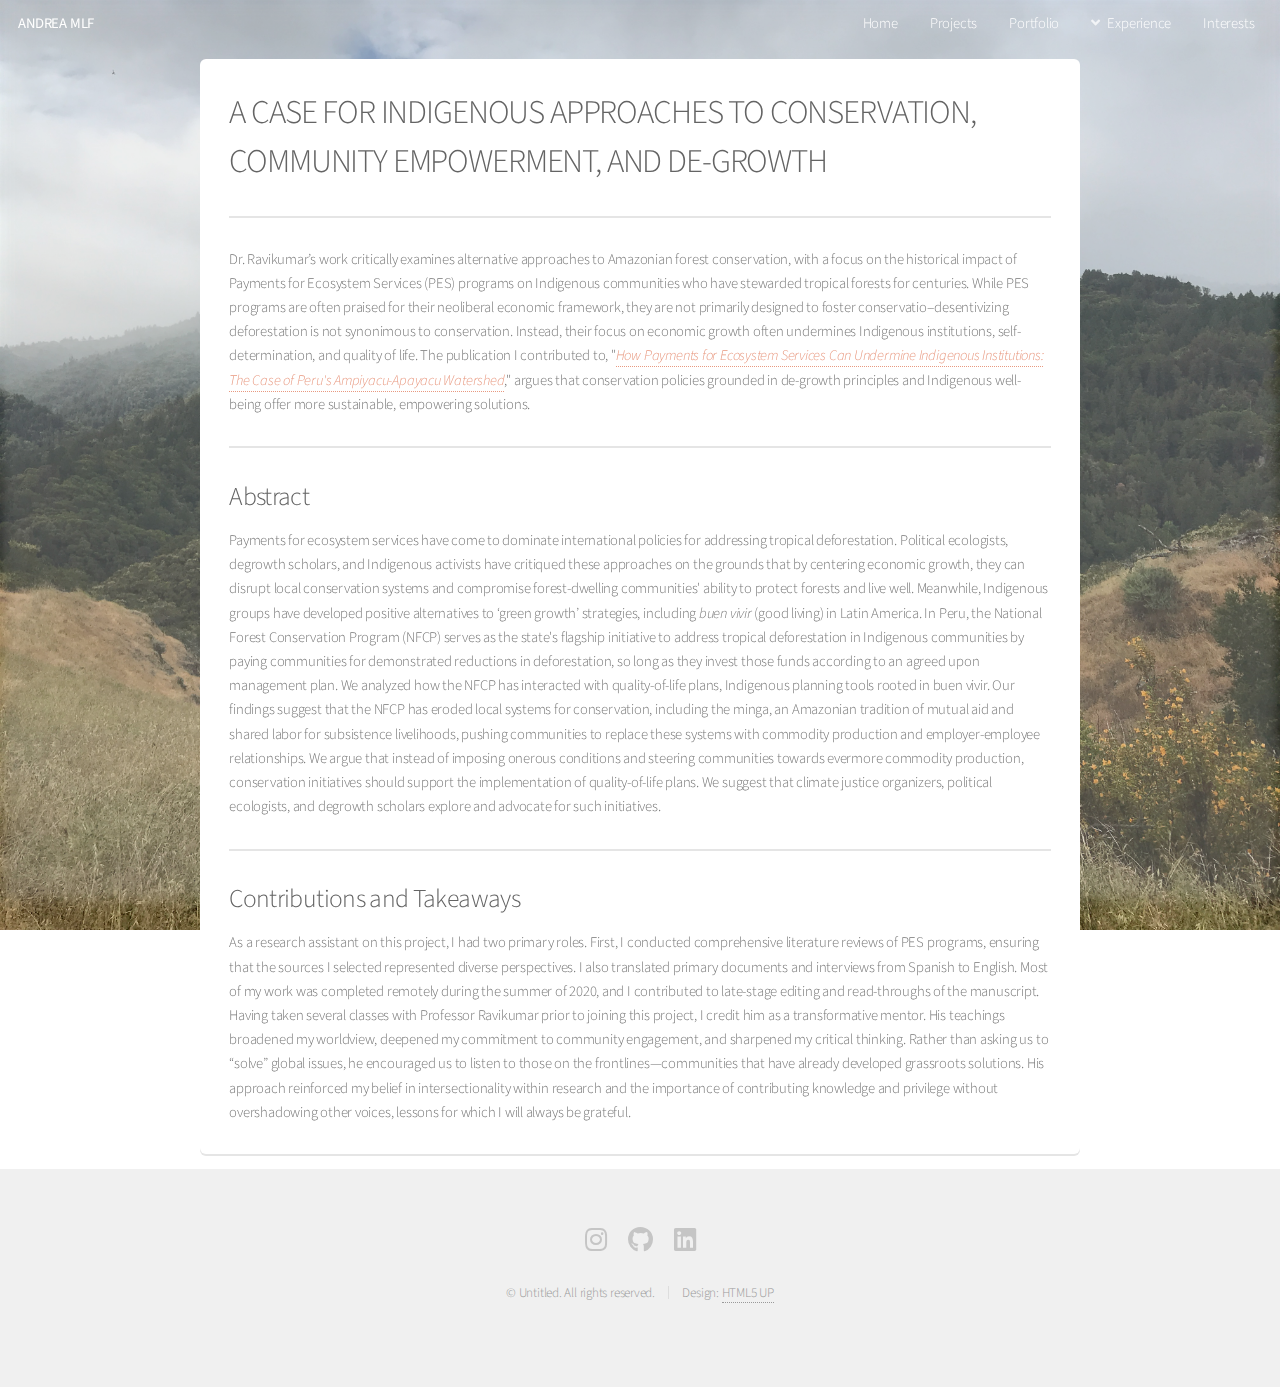
==== conservation.html @ d53fb684 "major updates" ====
<!DOCTYPE HTML>
<!--
	Alpha by HTML5 UP
	html5up.net | @ajlkn
	Free for personal and commercial use under the CCA 3.0 license (html5up.net/license)
-->
<html>
	<head>
		<title>Andrea Muñoz Ledo Farré - Conservation</title>
		<meta charset="utf-8" />
		<meta name="viewport" content="width=device-width, initial-scale=1, user-scalable=no" />
		<link rel="stylesheet" href="assets/css/main.css" />
	</head>
	<body class="conservation">
		<div id="page-wrapper">

			<!-- Header -->
				<header id="header" class="alt">
					<h1><a href="index.html">ANDREA MLF</a></h1>
					<nav id="nav">
						<ul>
							<li><a href="index.html">Home</a></li>
							<li><a href="projects.html">Projects</a></li>
							<li><a href="portfolio.html">Portfolio</a></li>
							<li><a href="#" class="icon solid fa-angle-down">Experience</a>
								<ul>
									<li><a href="professional.html">Professional</a></li>
									<li><a href="outreach.html">Outreach</a></li>
								</ul>
							</li>
							<li><a href="interests.html">Interests</a></li>
						</ul>
					</nav>
				</header>

			<!-- Main -->
				<section id="main" class="container">
					<div class="box">
						<h2>A CASE FOR INDIGENOUS APPROACHES TO CONSERVATION, COMMUNITY EMPOWERMENT, AND DE-GROWTH</h2>
						
						<hr />
						
						<p>Dr. Ravikumar’s work critically examines alternative approaches to Amazonian forest conservation, with a focus on the 
						historical impact of Payments for Ecosystem Services (PES) programs on Indigenous communities who have stewarded tropical 
						forests for centuries. While PES programs are often praised for their neoliberal economic framework, they are not primarily 
						designed to foster conservatio--desentivizing deforestation is not synonimous to conservation. Instead, their focus on 
						economic growth often undermines Indigenous institutions, self-determination, and quality of life. The publication I 
						contributed to, "<a href="https://www.sciencedirect.com/science/article/pii/S0921800922003846"><i>How Payments for Ecosystem 
						Services Can Undermine Indigenous Institutions: The Case of Peru's Ampiyacu-Apayacu Watershed</i></a>," argues that conservation 
						policies grounded in de-growth principles and Indigenous well-being offer more sustainable, empowering solutions.</p>
						
						<hr />
						
						<h3>Abstract</h3> 
						<p>Payments for ecosystem services have come to dominate international policies for addressing tropical deforestation. 
						Political ecologists, degrowth scholars, and Indigenous activists have critiqued these approaches on the grounds that by 
						centering economic growth, they can disrupt local conservation systems and compromise forest-dwelling communities' ability to 
						protect forests and live well. Meanwhile, Indigenous groups have developed positive alternatives to ‘green growth’ strategies, 
						including <i>buen vivir</i> (good living) in Latin America. In Peru, the National Forest Conservation Program (NFCP) serves as the 
						state's flagship initiative to address tropical deforestation in Indigenous communities by paying communities for demonstrated 
						reductions in deforestation, so long as they invest those funds according to an agreed upon management plan. We analyzed how 
						the NFCP has interacted with quality-of-life plans, Indigenous planning tools rooted in buen vivir. Our findings suggest that 
						the NFCP has eroded local systems for conservation, including the minga, an Amazonian tradition of mutual aid and shared labor 
						for subsistence livelihoods, pushing communities to replace these systems with commodity production and employer-employee 
						relationships. We argue that instead of imposing onerous conditions and steering communities towards evermore commodity 
						production, conservation initiatives should support the implementation of quality-of-life plans. We suggest that climate 
						justice organizers, political ecologists, and degrowth scholars explore and advocate for such initiatives.</p>
						
						<hr />
						
						<h3>Contributions and Takeaways</h3>
						<p>As a research assistant on this project, I had two primary roles. First, I conducted comprehensive literature reviews of PES 
						programs, ensuring that the sources I selected represented diverse perspectives. I also translated primary documents and 
						interviews from Spanish to English. Most of my work was completed remotely during the summer of 2020, and I contributed to 
						late-stage editing and read-throughs of the manuscript.
						</br>
						Having taken several classes with Professor Ravikumar prior to joining this project, I credit him as a transformative mentor. 
						His teachings broadened my worldview, deepened my commitment to community engagement, and sharpened my critical thinking. Rather 
						than asking us to “solve” global issues, he encouraged us to listen to those on the frontlines—communities that have already 
						developed grassroots solutions. His approach reinforced my belief in intersectionality within research and the importance of 
						contributing knowledge and privilege without overshadowing other voices, lessons for which I will always be grateful.</p>

					</div>
				</section>

			<!-- Footer -->
				<footer id="footer">
					<ul class="icons">
						<li><a href="https://www.instagram.com/andrea.ml.f/" class="icon brands fa-instagram"><span class="label">Instagram</span></a></li>
						<li><a href="https://github.com/amunozledo" class="icon brands fa-github"><span class="label">Github</span></a></li>
						<li><a href="https://www.linkedin.com/in/andrea-munoz-ledo-23092029b/" class="icon brands fa-linkedin"><span class="label">LinkedIn</span></a></li>
					</ul>
					<ul class="copyright">
						<li>&copy; Untitled. All rights reserved.</li><li>Design: <a href="http://html5up.net">HTML5 UP</a></li>
					</ul>
				</footer>

		</div>

		<!-- Scripts -->
			<script src="assets/js/jquery.min.js"></script>
			<script src="assets/js/jquery.dropotron.min.js"></script>
			<script src="assets/js/jquery.scrollex.min.js"></script>
			<script src="assets/js/browser.min.js"></script>
			<script src="assets/js/breakpoints.min.js"></script>
			<script src="assets/js/util.js"></script>
			<script src="assets/js/main.js"></script>

	</body>
</html>
---- assets/css/main.css ----
@import url("fontawesome-all.min.css");
@import url("https://fonts.googleapis.com/css?family=Source+Sans+Pro:300,400,300italic,400italic");

/*
	Alpha by HTML5 UP
	html5up.net | @ajlkn
	Free for personal and commercial use under the CCA 3.0 license (html5up.net/license)
*/

/* Reset */

/* Based on meyerweb.com/eric/tools/css/reset (v2.0 | 20110126 | License: public domain) */

	html, body, div, span, applet, object,
	iframe, h1, h2, h3, h4, h5, h6, p, blockquote,
	pre, a, abbr, acronym, address, big, cite,
	code, del, dfn, em, img, ins, kbd, q, s, samp,
	small, strike, strong, sub, sup, tt, var, b,
	u, i, center, dl, dt, dd, ol, ul, li, fieldset,
	form, label, legend, table, caption, tbody,
	tfoot, thead, tr, th, td, article, aside,
	canvas, details, embed, figure, figcaption,
	footer, header, hgroup, menu, nav, output, ruby,
	section, summary, time, mark, audio, video {
		margin: 0;
		padding: 0;
		border: 0;
		font-size: 100%;
		font: inherit;
		vertical-align: baseline;
	}

	article, aside, details, figcaption, figure,
	footer, header, hgroup, menu, nav, section {
		display: block;
	}

	body {
		line-height: 1;
	}

	ol, ul {
		list-style: none;
	}

	blockquote, q {
		quotes: none;
	}

		blockquote:before, blockquote:after, q:before, q:after {
			content: '';
			content: none;
		}

	table {
		border-collapse: collapse;
		border-spacing: 0;
	}

	body {
		-webkit-text-size-adjust: none;
	}

	mark {
		background-color: transparent;
		color: inherit;
	}

	input::-moz-focus-inner {
		border: 0;
		padding: 0;
	}

	input, select, textarea {
		-moz-appearance: none;
		-webkit-appearance: none;
		-ms-appearance: none;
		appearance: none;
	}

/* Basic */

	@-ms-viewport {
		width: device-width;
	}

	body {
		-ms-overflow-style: scrollbar;
	}

	@media screen and (max-width: 480px) {

		html, body {
			min-width: 320px;
		}

	}

	html {
		box-sizing: border-box;
	}

	*, *:before, *:after {
		box-sizing: inherit;
	}

	body {
		background-image: url("images/boat2.JPEG");
		background-attachment: fixed;
		background-position: center;
		background-repeat: no-repeat;
		background-size: cover;
	}
	
		body::before {
		content: '';
		position: absolute;
		top: 0;
		left: 0;
		width: 100%;
		height: 100%;
		background-color: rgba(200, 200, 200, 0.3);
		filter: blur(8px);
		z-index: -1;
}
	
	body.projects {
		background-image: url("images/seqi_sky.JPEG");
		background-attachment: fixed;
		background-position: center;
		background-repeat: no-repeat;
		background-size: cover;
		height: 100%;
		position: relative;
	}
	
	body.projects::before {
		content: '';
		position: fixed;
		top: 0;
		left: 0;
		width: 100%;
		height: 100vh;
		background-color: none;
		z-index: 0;
		pointer-events: none;
		}
	
		body.projects #header {
			background-color: transparent;
			position: absolute;
			top: 0;
			left: 0;
			width: 100%;
			padding: 1em 0;
			}
			
			body.projects #header.alt {
				border-bottom: none;
				}
				
			body.projects #header a {
				color: #fff;
				}

	body.portfolio {
		background-image: url("images/vilo_field.JPEG");
		background-attachment: fixed;
		background-position: center;
		background-repeat: no-repeat;
		background-size: cover;
		height: 100%;
		position: relative;
	}
	
	body.portfolio::before {
		content: '';
		position: fixed;
		top: 0;
		left: 0;
		width: 100%;
		height: 100vh;
		background-color: none;
		z-index: 0;
		pointer-events: none;
		}
	
		body.portfolio #header {
			background-color: transparent;
			position: absolute;
			top: 0;
			left: 0;
			width: 100%;
			padding: 1em 0;
			}
			
			body.portfolio #header.alt {
				border-bottom: none;
				}
				
			body.portfolio #header a {
				color: #fff;
				}
				
	body.professional {
		background-image: url("images/noaa_boat.JPEG");
		background-attachment: fixed;
		background-position: center;
		background-repeat: no-repeat;
		background-size: cover;
	}
		
	body.professional::before {
		content: '';
		position: fixed;
		top: 0;
		left: 0;
		width: 100%;
		height: 100vh;
		background-color: none;
		pointer-events: none;
		}
	
		body.professional #header {
			background-color: transparent;
			position: absolute;
			top: 0;
			left: 0;
			width: 100%;
			padding: 1em 0;
			}
			
			body.professional #header.alt {
				border-bottom: none;
				}
				
			body.professional #header a {
				color: #fff;
				}
	
	body.outreach {
		background-image: url("images/sierras2.JPEG");
		background-attachment: fixed;
		background-position: center;
		background-repeat: no-repeat;
		background-size: cover;
	}

	body.outreach::before {
		content: '';
		position: fixed;
		top: 0;
		left: 0;
		width: 100%;
		height: 100vh;
		background-color: none;
		pointer-events: none;
		}
	
		body.outreach #header {
			background-color: transparent;
			position: absolute;
			top: 0;
			left: 0;
			width: 100%;
			padding: 1em 0;
			}
			
			body.outreach #header.alt {
				border-bottom: none;
				}
				
			body.outreach #header a {
				color: #fff;
				}
	
	body.interests {
		background-image: url("images/roots_seqi.JPEG");
		background-attachment: fixed;
		background-position: center;
		background-repeat: no-repeat;
		background-size: cover;
		height: 100%;
		position: relative;
	}
	
	body.interests::before {
		content: '';
		position: fixed;
		top: 0;
		left: 0;
		width: 100%;
		height: 100vh;
		background-color: none;
		z-index: 0;
		pointer-events: none;
		}
	
		body.interests #header {
			background-color: transparent;
			position: absolute;
			top: 0;
			left: 0;
			width: 100%;
			padding: 1em 0;
			}
			
			body.interests #header.alt {
				border-bottom: none;
				}
				
			body.interests #header a {
				color: #fff;
				}
				
	body.plk {
		background-image: url("images/dutchH.JPEG");
		background-attachment: fixed;
		background-position: center;
		background-repeat: no-repeat;
		background-size: cover;
		height: 100%;
		position: relative;
	}
	
	body.plk::before {
		content: '';
		position: fixed;
		top: 0;
		left: 0;
		width: 100%;
		height: 100vh;
		background-color: none;
		z-index: 0;
		pointer-events: none;
		}
	
		body.plk #header {
			background-color: transparent;
			position: absolute;
			top: 0;
			left: 0;
			width: 100%;
			padding: 1em 0;
			}
			
			body.plk #header.alt {
				border-bottom: none;
				}
				
			body.plk #header a {
				color: #fff;
				}
	
	body.treeline {
		background-image: url("images/tree_sky.JPEG");
		background-attachment: fixed;
		background-position: center;
		background-repeat: no-repeat;
		background-size: cover;
		height: 100%;
		position: relative;
	}
	
	body.treeline::before {
		content: '';
		position: fixed;
		top: 0;
		left: 0;
		width: 100%;
		height: 100vh;
		background-color: none;
		z-index: 0;
		pointer-events: none;
		}
	
		body.treeline #header {
			background-color: transparent;
			position: absolute;
			top: 0;
			left: 0;
			width: 100%;
			padding: 1em 0;
			}
			
			body.treeline #header.alt {
				border-bottom: none;
				}
				
			body.treeline #header a {
				color: #fff;
				}
				
	body.conservation {
		background-image: url("images/cali_view.JPEG");
		background-attachment: fixed;
		background-position: center;
		background-repeat: no-repeat;
		background-size: cover;
		height: 100%;
		position: relative;
	}
	
	body.conservation::before {
		content: '';
		position: fixed;
		top: 0;
		left: 0;
		width: 100%;
		height: 100vh;
		background-color: none;
		z-index: 0;
		pointer-events: none;
		}
	
		body.conservation #header {
			background-color: transparent;
			position: absolute;
			top: 0;
			left: 0;
			width: 100%;
			padding: 1em 0;
			}
			
			body.conservation #header.alt {
				border-bottom: none;
				}
				
			body.conservation #header a {
				color: #fff;
				}



	body, input, select, textarea {
		color: #777;
		font-family: "Source Sans Pro", sans-serif;
		font-size: 16pt;
		font-weight: 300;
		line-height: 1.65em;
		letter-spacing: -0.015em;
	}

	a {
		-moz-transition: color 0.2s ease-in-out, border-bottom-color 0.2s ease-in-out;
		-webkit-transition: color 0.2s ease-in-out, border-bottom-color 0.2s ease-in-out;
		-ms-transition: color 0.2s ease-in-out, border-bottom-color 0.2s ease-in-out;
		transition: color 0.2s ease-in-out, border-bottom-color 0.2s ease-in-out;
		border-bottom: dotted 1px;
		color: #e89980;
		text-decoration: none;
	}

		a:hover {
			border-bottom-color: transparent;
		}

	strong, b {
		color: #646464;
		font-weight: 400;
	}

	em, i {
		font-style: italic;
	}

	p {
		margin: 0 0 2em 0;
	}

	h1, h2, h3, h4, h5, h6 {
		color: #646464;
		font-weight: 300;
		line-height: 1em;
		margin: 0 0 0.5em 0;
	}

		h1 a, h2 a, h3 a, h4 a, h5 a, h6 a {
			color: inherit;
			text-decoration: none;
		}

	h2 {
		font-size: 2.25em;
		line-height: 1.5em;
		letter-spacing: -0.035em;
	}

	h3 {
		font-size: 1.75em;
		line-height: 1.5em;
		letter-spacing: -0.025em;
	}

	h4 {
		font-size: 1.1em;
		line-height: 1.5em;
		letter-spacing: 0;
	}

	h5 {
		font-size: 0.9em;
		line-height: 1.5em;
		letter-spacing: 0;
	}

	h6 {
		font-size: 0.7em;
		line-height: 1.5em;
		letter-spacing: 0;
	}

	sub {
		font-size: 0.8em;
		position: relative;
		top: 0.5em;
	}

	sup {
		font-size: 0.8em;
		position: relative;
		top: -0.5em;
	}

	hr {
		border: 0;
		border-bottom: solid 2px #e5e5e5;
		margin: 2em 0;
	}

		hr.major {
			margin: 3em 0;
		}

	blockquote {
		border-left: solid 4px #e5e5e5;
		font-style: italic;
		margin: 0 0 2em 0;
		padding: 0.5em 0 0.5em 2em;
	}

	pre {
		-webkit-overflow-scrolling: touch;
		background: #f8f8f8;
		border-radius: 6px;
		border: solid 1px #e5e5e5;
		font-family: monospace;
		font-size: 0.9em;
		line-height: 1.75em;
		margin: 0 0 2em 0;
		overflow-x: auto;
		padding: 1em 1.5em;
	}

	code {
		background: #f8f8f8;
		border-radius: 6px;
		border: solid 1px #e5e5e5;
		font-family: monospace;
		font-size: 0.9em;
		margin: 0 0.25em;
		padding: 0.25em 0.65em;
	}

	.align-left {
		text-align: left;
	}

	.align-center {
		text-align: center;
	}

	.align-right {
		text-align: right;
	}

/* Row */

	.row {
		display: flex;
		flex-wrap: wrap;
		box-sizing: border-box;
		align-items: stretch;
	}

		.row > * {
			box-sizing: border-box;
		}

		.row.gtr-uniform > * > :last-child {
			margin-bottom: 0;
		}

		.row.aln-left {
			justify-content: flex-start;
		}

		.row.aln-center {
			justify-content: center;
		}

		.row.aln-right {
			justify-content: flex-end;
		}

		.row.aln-top {
			align-items: flex-start;
		}

		.row.aln-middle {
			align-items: center;
		}

		.row.aln-bottom {
			align-items: flex-end;
		}

		.row > .imp {
			order: -1;
		}

		.row > .col-1 {
			width: 8.33333%;
		}

		.row > .off-1 {
			margin-left: 8.33333%;
		}

		.row > .col-2 {
			width: 16.66667%;
		}

		.row > .off-2 {
			margin-left: 16.66667%;
		}

		.row > .col-3 {
			width: 25%;
		}

		.row > .off-3 {
			margin-left: 25%;
		}

		.row > .col-4 {
			width: 33.33333%;
		}

		.row > .off-4 {
			margin-left: 33.33333%;
		}

		.row > .col-5 {
			width: 41.66667%;
		}

		.row > .off-5 {
			margin-left: 41.66667%;
		}

		.row > .col-6 {
			width: 50%;
		}

		.row > .off-6 {
			margin-left: 50%;
		}

		.row > .col-7 {
			width: 58.33333%;
		}

		.row > .off-7 {
			margin-left: 58.33333%;
		}

		.row > .col-8 {
			width: 66.66667%;
		}

		.row > .off-8 {
			margin-left: 66.66667%;
		}

		.row > .col-9 {
			width: 75%;
		}

		.row > .off-9 {
			margin-left: 75%;
		}

		.row > .col-10 {
			width: 83.33333%;
		}

		.row > .off-10 {
			margin-left: 83.33333%;
		}

		.row > .col-11 {
			width: 91.66667%;
		}

		.row > .off-11 {
			margin-left: 91.66667%;
		}

		.row > .col-12 {
			width: 100%;
		}

		.row > .off-12 {
			margin-left: 100%;
		}

		.row.gtr-0 {
			margin-top: 0;
			margin-left: 0em;
		}

			.row.gtr-0 > * {
				padding: 0 0 0 0em;
			}

			.row.gtr-0.gtr-uniform {
				margin-top: 0em;
			}

				.row.gtr-0.gtr-uniform > * {
					padding-top: 0em;
				}

		.row.gtr-25 {
			margin-top: 0;
			margin-left: -0.5em;
		}

			.row.gtr-25 > * {
				padding: 0 0 0 0.5em;
			}

			.row.gtr-25.gtr-uniform {
				margin-top: -0.5em;
			}

				.row.gtr-25.gtr-uniform > * {
					padding-top: 0.5em;
				}

		.row.gtr-50 {
			margin-top: 0;
			margin-left: -1em;
		}

			.row.gtr-50 > * {
				padding: 0 0 0 1em;
			}

			.row.gtr-50.gtr-uniform {
				margin-top: -1em;
			}

				.row.gtr-50.gtr-uniform > * {
					padding-top: 1em;
				}

		.row {
			margin-top: 0;
			margin-left: -2em;
		}

			.row > * {
				padding: 0 0 0 2em;
			}

			.row.gtr-uniform {
				margin-top: -2em;
			}

				.row.gtr-uniform > * {
					padding-top: 2em;
				}

		.row.gtr-150 {
			margin-top: 0;
			margin-left: -3em;
		}

			.row.gtr-150 > * {
				padding: 0 0 0 3em;
			}

			.row.gtr-150.gtr-uniform {
				margin-top: -3em;
			}

				.row.gtr-150.gtr-uniform > * {
					padding-top: 3em;
				}

		.row.gtr-200 {
			margin-top: 0;
			margin-left: -4em;
		}

			.row.gtr-200 > * {
				padding: 0 0 0 4em;
			}

			.row.gtr-200.gtr-uniform {
				margin-top: -4em;
			}

				.row.gtr-200.gtr-uniform > * {
					padding-top: 4em;
				}

		@media screen and (max-width: 1680px) {

			.row {
				display: flex;
				flex-wrap: wrap;
				box-sizing: border-box;
				align-items: stretch;
			}

				.row > * {
					box-sizing: border-box;
				}

				.row.gtr-uniform > * > :last-child {
					margin-bottom: 0;
				}

				.row.aln-left {
					justify-content: flex-start;
				}

				.row.aln-center {
					justify-content: center;
				}

				.row.aln-right {
					justify-content: flex-end;
				}

				.row.aln-top {
					align-items: flex-start;
				}

				.row.aln-middle {
					align-items: center;
				}

				.row.aln-bottom {
					align-items: flex-end;
				}

				.row > .imp-wide {
					order: -1;
				}

				.row > .col-1-wide {
					width: 8.33333%;
				}

				.row > .off-1-wide {
					margin-left: 8.33333%;
				}

				.row > .col-2-wide {
					width: 16.66667%;
				}

				.row > .off-2-wide {
					margin-left: 16.66667%;
				}

				.row > .col-3-wide {
					width: 25%;
				}

				.row > .off-3-wide {
					margin-left: 25%;
				}

				.row > .col-4-wide {
					width: 33.33333%;
				}

				.row > .off-4-wide {
					margin-left: 33.33333%;
				}

				.row > .col-5-wide {
					width: 41.66667%;
				}

				.row > .off-5-wide {
					margin-left: 41.66667%;
				}

				.row > .col-6-wide {
					width: 50%;
				}

				.row > .off-6-wide {
					margin-left: 50%;
				}

				.row > .col-7-wide {
					width: 58.33333%;
				}

				.row > .off-7-wide {
					margin-left: 58.33333%;
				}

				.row > .col-8-wide {
					width: 66.66667%;
				}

				.row > .off-8-wide {
					margin-left: 66.66667%;
				}

				.row > .col-9-wide {
					width: 75%;
				}

				.row > .off-9-wide {
					margin-left: 75%;
				}

				.row > .col-10-wide {
					width: 83.33333%;
				}

				.row > .off-10-wide {
					margin-left: 83.33333%;
				}

				.row > .col-11-wide {
					width: 91.66667%;
				}

				.row > .off-11-wide {
					margin-left: 91.66667%;
				}

				.row > .col-12-wide {
					width: 100%;
				}

				.row > .off-12-wide {
					margin-left: 100%;
				}

				.row.gtr-0 {
					margin-top: 0;
					margin-left: 0em;
				}

					.row.gtr-0 > * {
						padding: 0 0 0 0em;
					}

					.row.gtr-0.gtr-uniform {
						margin-top: 0em;
					}

						.row.gtr-0.gtr-uniform > * {
							padding-top: 0em;
						}

				.row.gtr-25 {
					margin-top: 0;
					margin-left: -0.5em;
				}

					.row.gtr-25 > * {
						padding: 0 0 0 0.5em;
					}

					.row.gtr-25.gtr-uniform {
						margin-top: -0.5em;
					}

						.row.gtr-25.gtr-uniform > * {
							padding-top: 0.5em;
						}

				.row.gtr-50 {
					margin-top: 0;
					margin-left: -1em;
				}

					.row.gtr-50 > * {
						padding: 0 0 0 1em;
					}

					.row.gtr-50.gtr-uniform {
						margin-top: -1em;
					}

						.row.gtr-50.gtr-uniform > * {
							padding-top: 1em;
						}

				.row {
					margin-top: 0;
					margin-left: -2em;
				}

					.row > * {
						padding: 0 0 0 2em;
					}

					.row.gtr-uniform {
						margin-top: -2em;
					}

						.row.gtr-uniform > * {
							padding-top: 2em;
						}

				.row.gtr-150 {
					margin-top: 0;
					margin-left: -3em;
				}

					.row.gtr-150 > * {
						padding: 0 0 0 3em;
					}

					.row.gtr-150.gtr-uniform {
						margin-top: -3em;
					}

						.row.gtr-150.gtr-uniform > * {
							padding-top: 3em;
						}

				.row.gtr-200 {
					margin-top: 0;
					margin-left: -4em;
				}

					.row.gtr-200 > * {
						padding: 0 0 0 4em;
					}

					.row.gtr-200.gtr-uniform {
						margin-top: -4em;
					}

						.row.gtr-200.gtr-uniform > * {
							padding-top: 4em;
						}

		}

		@media screen and (max-width: 1280px) {

			.row {
				display: flex;
				flex-wrap: wrap;
				box-sizing: border-box;
				align-items: stretch;
			}

				.row > * {
					box-sizing: border-box;
				}

				.row.gtr-uniform > * > :last-child {
					margin-bottom: 0;
				}

				.row.aln-left {
					justify-content: flex-start;
				}

				.row.aln-center {
					justify-content: center;
				}

				.row.aln-right {
					justify-content: flex-end;
				}

				.row.aln-top {
					align-items: flex-start;
				}

				.row.aln-middle {
					align-items: center;
				}

				.row.aln-bottom {
					align-items: flex-end;
				}

				.row > .imp-normal {
					order: -1;
				}

				.row > .col-1-normal {
					width: 8.33333%;
				}

				.row > .off-1-normal {
					margin-left: 8.33333%;
				}

				.row > .col-2-normal {
					width: 16.66667%;
				}

				.row > .off-2-normal {
					margin-left: 16.66667%;
				}

				.row > .col-3-normal {
					width: 25%;
				}

				.row > .off-3-normal {
					margin-left: 25%;
				}

				.row > .col-4-normal {
					width: 33.33333%;
				}

				.row > .off-4-normal {
					margin-left: 33.33333%;
				}

				.row > .col-5-normal {
					width: 41.66667%;
				}

				.row > .off-5-normal {
					margin-left: 41.66667%;
				}

				.row > .col-6-normal {
					width: 50%;
				}

				.row > .off-6-normal {
					margin-left: 50%;
				}

				.row > .col-7-normal {
					width: 58.33333%;
				}

				.row > .off-7-normal {
					margin-left: 58.33333%;
				}

				.row > .col-8-normal {
					width: 66.66667%;
				}

				.row > .off-8-normal {
					margin-left: 66.66667%;
				}

				.row > .col-9-normal {
					width: 75%;
				}

				.row > .off-9-normal {
					margin-left: 75%;
				}

				.row > .col-10-normal {
					width: 83.33333%;
				}

				.row > .off-10-normal {
					margin-left: 83.33333%;
				}

				.row > .col-11-normal {
					width: 91.66667%;
				}

				.row > .off-11-normal {
					margin-left: 91.66667%;
				}

				.row > .col-12-normal {
					width: 100%;
				}

				.row > .off-12-normal {
					margin-left: 100%;
				}

				.row.gtr-0 {
					margin-top: 0;
					margin-left: 0em;
				}

					.row.gtr-0 > * {
						padding: 0 0 0 0em;
					}

					.row.gtr-0.gtr-uniform {
						margin-top: 0em;
					}

						.row.gtr-0.gtr-uniform > * {
							padding-top: 0em;
						}

				.row.gtr-25 {
					margin-top: 0;
					margin-left: -0.5em;
				}

					.row.gtr-25 > * {
						padding: 0 0 0 0.5em;
					}

					.row.gtr-25.gtr-uniform {
						margin-top: -0.5em;
					}

						.row.gtr-25.gtr-uniform > * {
							padding-top: 0.5em;
						}

				.row.gtr-50 {
					margin-top: 0;
					margin-left: -1em;
				}

					.row.gtr-50 > * {
						padding: 0 0 0 1em;
					}

					.row.gtr-50.gtr-uniform {
						margin-top: -1em;
					}

						.row.gtr-50.gtr-uniform > * {
							padding-top: 1em;
						}

				.row {
					margin-top: 0;
					margin-left: -2em;
				}

					.row > * {
						padding: 0 0 0 2em;
					}

					.row.gtr-uniform {
						margin-top: -2em;
					}

						.row.gtr-uniform > * {
							padding-top: 2em;
						}

				.row.gtr-150 {
					margin-top: 0;
					margin-left: -3em;
				}

					.row.gtr-150 > * {
						padding: 0 0 0 3em;
					}

					.row.gtr-150.gtr-uniform {
						margin-top: -3em;
					}

						.row.gtr-150.gtr-uniform > * {
							padding-top: 3em;
						}

				.row.gtr-200 {
					margin-top: 0;
					margin-left: -4em;
				}

					.row.gtr-200 > * {
						padding: 0 0 0 4em;
					}

					.row.gtr-200.gtr-uniform {
						margin-top: -4em;
					}

						.row.gtr-200.gtr-uniform > * {
							padding-top: 4em;
						}

		}

		@media screen and (max-width: 980px) {

			.row {
				display: flex;
				flex-wrap: wrap;
				box-sizing: border-box;
				align-items: stretch;
			}

				.row > * {
					box-sizing: border-box;
				}

				.row.gtr-uniform > * > :last-child {
					margin-bottom: 0;
				}

				.row.aln-left {
					justify-content: flex-start;
				}

				.row.aln-center {
					justify-content: center;
				}

				.row.aln-right {
					justify-content: flex-end;
				}

				.row.aln-top {
					align-items: flex-start;
				}

				.row.aln-middle {
					align-items: center;
				}

				.row.aln-bottom {
					align-items: flex-end;
				}

				.row > .imp-narrow {
					order: -1;
				}

				.row > .col-1-narrow {
					width: 8.33333%;
				}

				.row > .off-1-narrow {
					margin-left: 8.33333%;
				}

				.row > .col-2-narrow {
					width: 16.66667%;
				}

				.row > .off-2-narrow {
					margin-left: 16.66667%;
				}

				.row > .col-3-narrow {
					width: 25%;
				}

				.row > .off-3-narrow {
					margin-left: 25%;
				}

				.row > .col-4-narrow {
					width: 33.33333%;
				}

				.row > .off-4-narrow {
					margin-left: 33.33333%;
				}

				.row > .col-5-narrow {
					width: 41.66667%;
				}

				.row > .off-5-narrow {
					margin-left: 41.66667%;
				}

				.row > .col-6-narrow {
					width: 50%;
				}

				.row > .off-6-narrow {
					margin-left: 50%;
				}

				.row > .col-7-narrow {
					width: 58.33333%;
				}

				.row > .off-7-narrow {
					margin-left: 58.33333%;
				}

				.row > .col-8-narrow {
					width: 66.66667%;
				}

				.row > .off-8-narrow {
					margin-left: 66.66667%;
				}

				.row > .col-9-narrow {
					width: 75%;
				}

				.row > .off-9-narrow {
					margin-left: 75%;
				}

				.row > .col-10-narrow {
					width: 83.33333%;
				}

				.row > .off-10-narrow {
					margin-left: 83.33333%;
				}

				.row > .col-11-narrow {
					width: 91.66667%;
				}

				.row > .off-11-narrow {
					margin-left: 91.66667%;
				}

				.row > .col-12-narrow {
					width: 100%;
				}

				.row > .off-12-narrow {
					margin-left: 100%;
				}

				.row.gtr-0 {
					margin-top: 0;
					margin-left: 0em;
				}

					.row.gtr-0 > * {
						padding: 0 0 0 0em;
					}

					.row.gtr-0.gtr-uniform {
						margin-top: 0em;
					}

						.row.gtr-0.gtr-uniform > * {
							padding-top: 0em;
						}

				.row.gtr-25 {
					margin-top: 0;
					margin-left: -0.5em;
				}

					.row.gtr-25 > * {
						padding: 0 0 0 0.5em;
					}

					.row.gtr-25.gtr-uniform {
						margin-top: -0.5em;
					}

						.row.gtr-25.gtr-uniform > * {
							padding-top: 0.5em;
						}

				.row.gtr-50 {
					margin-top: 0;
					margin-left: -1em;
				}

					.row.gtr-50 > * {
						padding: 0 0 0 1em;
					}

					.row.gtr-50.gtr-uniform {
						margin-top: -1em;
					}

						.row.gtr-50.gtr-uniform > * {
							padding-top: 1em;
						}

				.row {
					margin-top: 0;
					margin-left: -2em;
				}

					.row > * {
						padding: 0 0 0 2em;
					}

					.row.gtr-uniform {
						margin-top: -2em;
					}

						.row.gtr-uniform > * {
							padding-top: 2em;
						}

				.row.gtr-150 {
					margin-top: 0;
					margin-left: -3em;
				}

					.row.gtr-150 > * {
						padding: 0 0 0 3em;
					}

					.row.gtr-150.gtr-uniform {
						margin-top: -3em;
					}

						.row.gtr-150.gtr-uniform > * {
							padding-top: 3em;
						}

				.row.gtr-200 {
					margin-top: 0;
					margin-left: -4em;
				}

					.row.gtr-200 > * {
						padding: 0 0 0 4em;
					}

					.row.gtr-200.gtr-uniform {
						margin-top: -4em;
					}

						.row.gtr-200.gtr-uniform > * {
							padding-top: 4em;
						}

		}

		@media screen and (max-width: 840px) {

			.row {
				display: flex;
				flex-wrap: wrap;
				box-sizing: border-box;
				align-items: stretch;
			}

				.row > * {
					box-sizing: border-box;
				}

				.row.gtr-uniform > * > :last-child {
					margin-bottom: 0;
				}

				.row.aln-left {
					justify-content: flex-start;
				}

				.row.aln-center {
					justify-content: center;
				}

				.row.aln-right {
					justify-content: flex-end;
				}

				.row.aln-top {
					align-items: flex-start;
				}

				.row.aln-middle {
					align-items: center;
				}

				.row.aln-bottom {
					align-items: flex-end;
				}

				.row > .imp-narrower {
					order: -1;
				}

				.row > .col-1-narrower {
					width: 8.33333%;
				}

				.row > .off-1-narrower {
					margin-left: 8.33333%;
				}

				.row > .col-2-narrower {
					width: 16.66667%;
				}

				.row > .off-2-narrower {
					margin-left: 16.66667%;
				}

				.row > .col-3-narrower {
					width: 25%;
				}

				.row > .off-3-narrower {
					margin-left: 25%;
				}

				.row > .col-4-narrower {
					width: 33.33333%;
				}

				.row > .off-4-narrower {
					margin-left: 33.33333%;
				}

				.row > .col-5-narrower {
					width: 41.66667%;
				}

				.row > .off-5-narrower {
					margin-left: 41.66667%;
				}

				.row > .col-6-narrower {
					width: 50%;
				}

				.row > .off-6-narrower {
					margin-left: 50%;
				}

				.row > .col-7-narrower {
					width: 58.33333%;
				}

				.row > .off-7-narrower {
					margin-left: 58.33333%;
				}

				.row > .col-8-narrower {
					width: 66.66667%;
				}

				.row > .off-8-narrower {
					margin-left: 66.66667%;
				}

				.row > .col-9-narrower {
					width: 75%;
				}

				.row > .off-9-narrower {
					margin-left: 75%;
				}

				.row > .col-10-narrower {
					width: 83.33333%;
				}

				.row > .off-10-narrower {
					margin-left: 83.33333%;
				}

				.row > .col-11-narrower {
					width: 91.66667%;
				}

				.row > .off-11-narrower {
					margin-left: 91.66667%;
				}

				.row > .col-12-narrower {
					width: 100%;
				}

				.row > .off-12-narrower {
					margin-left: 100%;
				}

				.row.gtr-0 {
					margin-top: 0;
					margin-left: 0em;
				}

					.row.gtr-0 > * {
						padding: 0 0 0 0em;
					}

					.row.gtr-0.gtr-uniform {
						margin-top: 0em;
					}

						.row.gtr-0.gtr-uniform > * {
							padding-top: 0em;
						}

				.row.gtr-25 {
					margin-top: 0;
					margin-left: -0.5em;
				}

					.row.gtr-25 > * {
						padding: 0 0 0 0.5em;
					}

					.row.gtr-25.gtr-uniform {
						margin-top: -0.5em;
					}

						.row.gtr-25.gtr-uniform > * {
							padding-top: 0.5em;
						}

				.row.gtr-50 {
					margin-top: 0;
					margin-left: -1em;
				}

					.row.gtr-50 > * {
						padding: 0 0 0 1em;
					}

					.row.gtr-50.gtr-uniform {
						margin-top: -1em;
					}

						.row.gtr-50.gtr-uniform > * {
							padding-top: 1em;
						}

				.row {
					margin-top: 0;
					margin-left: -2em;
				}

					.row > * {
						padding: 0 0 0 2em;
					}

					.row.gtr-uniform {
						margin-top: -2em;
					}

						.row.gtr-uniform > * {
							padding-top: 2em;
						}

				.row.gtr-150 {
					margin-top: 0;
					margin-left: -3em;
				}

					.row.gtr-150 > * {
						padding: 0 0 0 3em;
					}

					.row.gtr-150.gtr-uniform {
						margin-top: -3em;
					}

						.row.gtr-150.gtr-uniform > * {
							padding-top: 3em;
						}

				.row.gtr-200 {
					margin-top: 0;
					margin-left: -4em;
				}

					.row.gtr-200 > * {
						padding: 0 0 0 4em;
					}

					.row.gtr-200.gtr-uniform {
						margin-top: -4em;
					}

						.row.gtr-200.gtr-uniform > * {
							padding-top: 4em;
						}

		}

		@media screen and (max-width: 736px) {

			.row {
				display: flex;
				flex-wrap: wrap;
				box-sizing: border-box;
				align-items: stretch;
			}

				.row > * {
					box-sizing: border-box;
				}

				.row.gtr-uniform > * > :last-child {
					margin-bottom: 0;
				}

				.row.aln-left {
					justify-content: flex-start;
				}

				.row.aln-center {
					justify-content: center;
				}

				.row.aln-right {
					justify-content: flex-end;
				}

				.row.aln-top {
					align-items: flex-start;
				}

				.row.aln-middle {
					align-items: center;
				}

				.row.aln-bottom {
					align-items: flex-end;
				}

				.row > .imp-mobile {
					order: -1;
				}

				.row > .col-1-mobile {
					width: 8.33333%;
				}

				.row > .off-1-mobile {
					margin-left: 8.33333%;
				}

				.row > .col-2-mobile {
					width: 16.66667%;
				}

				.row > .off-2-mobile {
					margin-left: 16.66667%;
				}

				.row > .col-3-mobile {
					width: 25%;
				}

				.row > .off-3-mobile {
					margin-left: 25%;
				}

				.row > .col-4-mobile {
					width: 33.33333%;
				}

				.row > .off-4-mobile {
					margin-left: 33.33333%;
				}

				.row > .col-5-mobile {
					width: 41.66667%;
				}

				.row > .off-5-mobile {
					margin-left: 41.66667%;
				}

				.row > .col-6-mobile {
					width: 50%;
				}

				.row > .off-6-mobile {
					margin-left: 50%;
				}

				.row > .col-7-mobile {
					width: 58.33333%;
				}

				.row > .off-7-mobile {
					margin-left: 58.33333%;
				}

				.row > .col-8-mobile {
					width: 66.66667%;
				}

				.row > .off-8-mobile {
					margin-left: 66.66667%;
				}

				.row > .col-9-mobile {
					width: 75%;
				}

				.row > .off-9-mobile {
					margin-left: 75%;
				}

				.row > .col-10-mobile {
					width: 83.33333%;
				}

				.row > .off-10-mobile {
					margin-left: 83.33333%;
				}

				.row > .col-11-mobile {
					width: 91.66667%;
				}

				.row > .off-11-mobile {
					margin-left: 91.66667%;
				}

				.row > .col-12-mobile {
					width: 100%;
				}

				.row > .off-12-mobile {
					margin-left: 100%;
				}

				.row.gtr-0 {
					margin-top: 0;
					margin-left: 0em;
				}

					.row.gtr-0 > * {
						padding: 0 0 0 0em;
					}

					.row.gtr-0.gtr-uniform {
						margin-top: 0em;
					}

						.row.gtr-0.gtr-uniform > * {
							padding-top: 0em;
						}

				.row.gtr-25 {
					margin-top: 0;
					margin-left: -0.5em;
				}

					.row.gtr-25 > * {
						padding: 0 0 0 0.5em;
					}

					.row.gtr-25.gtr-uniform {
						margin-top: -0.5em;
					}

						.row.gtr-25.gtr-uniform > * {
							padding-top: 0.5em;
						}

				.row.gtr-50 {
					margin-top: 0;
					margin-left: -1em;
				}

					.row.gtr-50 > * {
						padding: 0 0 0 1em;
					}

					.row.gtr-50.gtr-uniform {
						margin-top: -1em;
					}

						.row.gtr-50.gtr-uniform > * {
							padding-top: 1em;
						}

				.row {
					margin-top: 0;
					margin-left: -2em;
				}

					.row > * {
						padding: 0 0 0 2em;
					}

					.row.gtr-uniform {
						margin-top: -2em;
					}

						.row.gtr-uniform > * {
							padding-top: 2em;
						}

				.row.gtr-150 {
					margin-top: 0;
					margin-left: -3em;
				}

					.row.gtr-150 > * {
						padding: 0 0 0 3em;
					}

					.row.gtr-150.gtr-uniform {
						margin-top: -3em;
					}

						.row.gtr-150.gtr-uniform > * {
							padding-top: 3em;
						}

				.row.gtr-200 {
					margin-top: 0;
					margin-left: -4em;
				}

					.row.gtr-200 > * {
						padding: 0 0 0 4em;
					}

					.row.gtr-200.gtr-uniform {
						margin-top: -4em;
					}

						.row.gtr-200.gtr-uniform > * {
							padding-top: 4em;
						}

		}

		@media screen and (max-width: 480px) {

			.row {
				display: flex;
				flex-wrap: wrap;
				box-sizing: border-box;
				align-items: stretch;
			}

				.row > * {
					box-sizing: border-box;
				}

				.row.gtr-uniform > * > :last-child {
					margin-bottom: 0;
				}

				.row.aln-left {
					justify-content: flex-start;
				}

				.row.aln-center {
					justify-content: center;
				}

				.row.aln-right {
					justify-content: flex-end;
				}

				.row.aln-top {
					align-items: flex-start;
				}

				.row.aln-middle {
					align-items: center;
				}

				.row.aln-bottom {
					align-items: flex-end;
				}

				.row > .imp-mobilep {
					order: -1;
				}

				.row > .col-1-mobilep {
					width: 8.33333%;
				}

				.row > .off-1-mobilep {
					margin-left: 8.33333%;
				}

				.row > .col-2-mobilep {
					width: 16.66667%;
				}

				.row > .off-2-mobilep {
					margin-left: 16.66667%;
				}

				.row > .col-3-mobilep {
					width: 25%;
				}

				.row > .off-3-mobilep {
					margin-left: 25%;
				}

				.row > .col-4-mobilep {
					width: 33.33333%;
				}

				.row > .off-4-mobilep {
					margin-left: 33.33333%;
				}

				.row > .col-5-mobilep {
					width: 41.66667%;
				}

				.row > .off-5-mobilep {
					margin-left: 41.66667%;
				}

				.row > .col-6-mobilep {
					width: 50%;
				}

				.row > .off-6-mobilep {
					margin-left: 50%;
				}

				.row > .col-7-mobilep {
					width: 58.33333%;
				}

				.row > .off-7-mobilep {
					margin-left: 58.33333%;
				}

				.row > .col-8-mobilep {
					width: 66.66667%;
				}

				.row > .off-8-mobilep {
					margin-left: 66.66667%;
				}

				.row > .col-9-mobilep {
					width: 75%;
				}

				.row > .off-9-mobilep {
					margin-left: 75%;
				}

				.row > .col-10-mobilep {
					width: 83.33333%;
				}

				.row > .off-10-mobilep {
					margin-left: 83.33333%;
				}

				.row > .col-11-mobilep {
					width: 91.66667%;
				}

				.row > .off-11-mobilep {
					margin-left: 91.66667%;
				}

				.row > .col-12-mobilep {
					width: 100%;
				}

				.row > .off-12-mobilep {
					margin-left: 100%;
				}

				.row.gtr-0 {
					margin-top: 0;
					margin-left: 0em;
				}

					.row.gtr-0 > * {
						padding: 0 0 0 0em;
					}

					.row.gtr-0.gtr-uniform {
						margin-top: 0em;
					}

						.row.gtr-0.gtr-uniform > * {
							padding-top: 0em;
						}

				.row.gtr-25 {
					margin-top: 0;
					margin-left: -0.5em;
				}

					.row.gtr-25 > * {
						padding: 0 0 0 0.5em;
					}

					.row.gtr-25.gtr-uniform {
						margin-top: -0.5em;
					}

						.row.gtr-25.gtr-uniform > * {
							padding-top: 0.5em;
						}

				.row.gtr-50 {
					margin-top: 0;
					margin-left: -1em;
				}

					.row.gtr-50 > * {
						padding: 0 0 0 1em;
					}

					.row.gtr-50.gtr-uniform {
						margin-top: -1em;
					}

						.row.gtr-50.gtr-uniform > * {
							padding-top: 1em;
						}

				.row {
					margin-top: 0;
					margin-left: -2em;
				}

					.row > * {
						padding: 0 0 0 2em;
					}

					.row.gtr-uniform {
						margin-top: -2em;
					}

						.row.gtr-uniform > * {
							padding-top: 2em;
						}

				.row.gtr-150 {
					margin-top: 0;
					margin-left: -3em;
				}

					.row.gtr-150 > * {
						padding: 0 0 0 3em;
					}

					.row.gtr-150.gtr-uniform {
						margin-top: -3em;
					}

						.row.gtr-150.gtr-uniform > * {
							padding-top: 3em;
						}

				.row.gtr-200 {
					margin-top: 0;
					margin-left: -4em;
				}

					.row.gtr-200 > * {
						padding: 0 0 0 4em;
					}

					.row.gtr-200.gtr-uniform {
						margin-top: -4em;
					}

						.row.gtr-200.gtr-uniform > * {
							padding-top: 4em;
						}

		}

/* Container */

	.container {
		margin: 0 auto;
		max-width: calc(100% - 5em);
		width: 60em;
	}

		.container.xsmall {
			width: 15em;
		}

		.container.small {
			width: 30em;
		}

		.container.medium {
			width: 45em;
		}

		.container.large {
			width: 75em;
		}

		.container.xlarge {
			width: 90em;
		}

		.container.max {
			width: 100%;
		}

		@media screen and (max-width: 840px) {

			.container {
				width: 100% !important;
			}

		}

		@media screen and (max-width: 736px) {

			.container {
				max-width: 100%;
			}

		}

/* Section/Article */

	section.special, article.special {
		text-align: center;
	}

	header p {
		color: #999;
		position: relative;
		margin: 0 0 1.5em 0;
		font-style: italic;
	}

	header h2 + p {
		font-size: 1.25em;
		margin-top: -1em;
		line-height: 1.5em;
	}

	header h3 + p {
		font-size: 1.1em;
		margin-top: -0.85em;
		line-height: 1.5em;
	}

	header h4 + p,
	header h5 + p,
	header h6 + p {
		font-size: 0.8em;
		margin-top: -0.5em;
		line-height: 1.5em;
	}

	header.major {
		padding: 1em 0;
		text-align: center;
	}

		header.major h2 {
			margin: 0;
		}

		header.major p {
			display: inline-block;
			border-top: solid 2px #e5e5e5;
			color: #777;
			margin: 1.5em 0 0 0;
			padding: 1.5em 0 0 0;
			font-style: normal;
		}

/* Form */

	form {
		margin: 0 0 2em 0;
	}

	label {
		color: #646464;
		display: block;
		font-size: 0.9em;
		font-weight: 300;
		margin: 0 0 1em 0;
	}

	input[type="text"],
	input[type="password"],
	input[type="email"],
	select,
	textarea {
		-moz-appearance: none;
		-webkit-appearance: none;
		-ms-appearance: none;
		appearance: none;
		background-color: #f8f8f8;
		border-radius: 6px;
		border: solid 1px #e5e5e5;
		color: inherit;
		display: block;
		outline: 0;
		padding: 0 1em;
		text-decoration: none;
		width: 100%;
	}

		input[type="text"]:invalid,
		input[type="password"]:invalid,
		input[type="email"]:invalid,
		select:invalid,
		textarea:invalid {
			box-shadow: none;
		}

		input[type="text"]:focus,
		input[type="password"]:focus,
		input[type="email"]:focus,
		select:focus,
		textarea:focus {
			border-color: #e89980;
			box-shadow: 0 0 0 2px #e89980;
		}

	select {
		background-image: url("data:image/svg+xml;charset=utf8,%3Csvg xmlns='http://www.w3.org/2000/svg' width='40' height='40' preserveAspectRatio='none' viewBox='0 0 40 40'%3E%3Cpath d='M9.4,12.3l10.4,10.4l10.4-10.4c0.2-0.2,0.5-0.4,0.9-0.4c0.3,0,0.6,0.1,0.9,0.4l3.3,3.3c0.2,0.2,0.4,0.5,0.4,0.9 c0,0.4-0.1,0.6-0.4,0.9L20.7,31.9c-0.2,0.2-0.5,0.4-0.9,0.4c-0.3,0-0.6-0.1-0.9-0.4L4.3,17.3c-0.2-0.2-0.4-0.5-0.4-0.9 c0-0.4,0.1-0.6,0.4-0.9l3.3-3.3c0.2-0.2,0.5-0.4,0.9-0.4S9.1,12.1,9.4,12.3z' fill='%23e5e5e5' /%3E%3C/svg%3E");
		background-size: 1.25em;
		background-repeat: no-repeat;
		background-position: calc(100% - 1em) center;
		height: 3em;
		padding-right: 3em;
		text-overflow: ellipsis;
	}

		select option {
			color: #777;
			background-color: #f5f5f5;
		}

		select:focus::-ms-value {
			background-color: transparent;
		}

		select::-ms-expand {
			display: none;
		}

	input[type="text"],
	input[type="password"],
	input[type="email"],
	select {
		height: 3em;
	}

	textarea {
		padding: 0.75em 1em;
	}

	input[type="checkbox"],
	input[type="radio"] {
		-moz-appearance: none;
		-webkit-appearance: none;
		-ms-appearance: none;
		appearance: none;
		display: block;
		float: left;
		margin-right: -2em;
		opacity: 0;
		width: 1em;
		z-index: -1;
	}

		input[type="checkbox"] + label,
		input[type="radio"] + label {
			text-decoration: none;
			color: #777;
			cursor: pointer;
			display: inline-block;
			font-size: 1em;
			font-weight: 300;
			padding-left: 2.55em;
			padding-right: 0.75em;
			position: relative;
		}

			input[type="checkbox"] + label:before,
			input[type="radio"] + label:before {
				-moz-osx-font-smoothing: grayscale;
				-webkit-font-smoothing: antialiased;
				display: inline-block;
				font-style: normal;
				font-variant: normal;
				text-rendering: auto;
				line-height: 1;
				text-transform: none !important;
				font-family: 'Font Awesome 5 Free';
				font-weight: 900;
			}

			input[type="checkbox"] + label:before,
			input[type="radio"] + label:before {
				background: #f8f8f8;
				border-radius: 6px;
				border: solid 1px #e5e5e5;
				content: '';
				display: inline-block;
				font-size: 0.8em;
				height: 2.25em;
				left: 0;
				line-height: 2.25em;
				position: absolute;
				text-align: center;
				top: 0;
				width: 2.25em;
			}

		input[type="checkbox"]:checked + label:before,
		input[type="radio"]:checked + label:before {
			background: #666;
			border-color: #666;
			color: #ffffff;
			content: '\f00c';
		}

		input[type="checkbox"]:focus + label:before,
		input[type="radio"]:focus + label:before {
			border-color: #e89980;
			box-shadow: 0 0 0 1px #e89980;
		}

	input[type="checkbox"] + label:before {
		border-radius: 6px;
	}

	input[type="radio"] + label:before {
		border-radius: 100%;
	}

	::-webkit-input-placeholder {
		color: #999 !important;
		opacity: 1.0;
	}

	:-moz-placeholder {
		color: #999 !important;
		opacity: 1.0;
	}

	::-moz-placeholder {
		color: #999 !important;
		opacity: 1.0;
	}

	:-ms-input-placeholder {
		color: #999 !important;
		opacity: 1.0;
	}

/* Box */

	.box {
		background: #fff;
		border-radius: 6px;
		box-shadow: 0 2px 0 0 #e5e5e5;
		margin: 0 0 2em 0;
		padding: 3em;
	}

		.box > :last-child {
			margin-bottom: 0;
		}

		.box.alt {
			background: none !important;
			border-radius: 0 !important;
			box-shadow: none !important;
			margin: 0 0 2em 0;
			padding: 0 !important;
		}

		.box.features .features-row {
			border-top: solid 2px #e5e5e5;
			position: relative;
		}

			.box.features .features-row:after {
				clear: both;
				content: '';
				display: block;
			}

			.box.features .features-row section {
				float: left;
				padding: 3em;
				width: 50%;
			}

				.box.features .features-row section :last-child {
					margin-bottom: 0;
				}

				.box.features .features-row section:nth-child(2n) {
					padding-right: 0;
				}

					.box.features .features-row section:nth-child(2n):before {
						background: #e5e5e5;
						content: '';
						display: block;
						height: 100%;
						margin-left: -3em;
						position: absolute;
						top: 0;
						width: 2px;
					}

				.box.features .features-row section:nth-child(2n-1) {
					padding-left: 0;
				}

			.box.features .features-row:first-child {
				border-top: 0;
			}

				.box.features .features-row:first-child section {
					padding-top: 0;
				}

			.box.features .features-row:last-child {
				padding-bottom: 0;
			}

				.box.features .features-row:last-child section {
					padding-bottom: 0;
				}

		.box.special {
			text-align: center;
		}

		.box .image.featured {
			border-radius: 0;
			display: block;
			margin: 3em 0 3em -3em;
			position: relative;
			width: calc(100% + 6em);
		}

			.box .image.featured img {
				border-radius: 0;
				display: block;
				width: 100%;
			}

			.box .image.featured:first-child {
				border-radius: 6px 6px 0 0;
				margin-bottom: 3em;
				margin-top: -3em;
			}

				.box .image.featured:first-child img {
					border-radius: 6px 6px 0 0;
				}

			.box .image.featured:last-child {
				border-radius: 0 0 6px 6px;
				margin-bottom: -3em;
				margin-top: 3em;
			}

				.box .image.featured:last-child img {
					border-radius: 0 0 6px 6px;
				}

/* Icon */

	.icon {
		text-decoration: none;
		border-bottom: none;
		position: relative;
	}

		.icon:before {
			-moz-osx-font-smoothing: grayscale;
			-webkit-font-smoothing: antialiased;
			display: inline-block;
			font-style: normal;
			font-variant: normal;
			text-rendering: auto;
			line-height: 1;
			text-transform: none !important;
			font-family: 'Font Awesome 5 Free';
			font-weight: 400;
		}

		.icon > .label {
			display: none;
		}

		.icon:before {
			line-height: inherit;
		}

		.icon.solid:before {
			font-weight: 900;
		}

		.icon.brands:before {
			font-family: 'Font Awesome 5 Brands';
		}

		.icon.major {
			background: #666;
			border-radius: 100%;
			color: #ffffff;
			cursor: default;
			display: inline-block;
			height: 5.5em;
			line-height: 5.5em;
			margin: 0 0 2em 0;
			width: 5.5em;
		}

			.icon.major:before {
				font-size: 2.5em;
			}

			.icon.major.accent1 {
				background: #666;
				color: #ffffff;
			}

			.icon.major.accent2 {
				background: #e89980;
				color: #ffffff;
			}

			.icon.major.accent3 {
				background: #7fcdb8;
				color: #ffffff;
			}

			.icon.major.accent4 {
				background: #90b0ba;
				color: #ffffff;
			}

			.icon.major.accent5 {
				background: #e5cb95;
				color: #ffffff;
			}

/* Image */

	.image {
		border: 0;
		display: inline-block;
		position: relative;
		text-align: center;
	}

		.image img {
			display: block;
			max-height: 30em;
		}

		.image.left {
			float: left;
			padding: 0 1.5em 1em 0;
			top: 0.25em;
		}

		.image.right {
			float: right;
			padding: 0 0 1em 1.5em;
			top: 0.25em;
		}
			
			.image.right img {
				max-height: 25em;
				width: auto;
			}

		.image.fit {
			display: block;
			margin: 0 0 2em 0;
			width: 100%;
		}

			.image.fit img {
				display: block;
				width: 100%;
			}
 
		.center-image {
			display: block;
			margin: 0 auto 20px auto;
			max-width: 100%;
			height: auto;
			}


/* List */

	ol {
		list-style: decimal;
		margin: 0 0 2em 0;
		padding-left: 1.25em;
	}

		ol li {
			padding-left: 0.25em;
		}

	ul {
		list-style: disc;
		margin: 0 0 2em 0;
		padding-left: 1em;
	}

		ul li {
			padding-left: 0.5em;
		}

		ul.alt {
			list-style: none;
			padding-left: 0;
		}

			ul.alt li {
				border-top: solid 1px #e5e5e5;
				padding: 0.5em 0;
			}

				ul.alt li:first-child {
					border-top: 0;
					padding-top: 0;
				}

		ul.icons {
			cursor: default;
			list-style: none;
			padding-left: 0;
		}

			ul.icons li {
				display: inline-block;
				padding: 0 1.25em 0 0;
			}

				ul.icons li:last-child {
					padding-right: 0;
				}

				ul.icons li .icon {
					color: inherit;
				}

					ul.icons li .icon:before {
						font-size: 1.75em;
					}

	dl {
		margin: 0 0 2em 0;
	}

/* Actions */

	ul.actions {
		display: -moz-flex;
		display: -webkit-flex;
		display: -ms-flex;
		display: flex;
		cursor: default;
		list-style: none;
		margin-left: -1em;
		padding-left: 0;
	}

		ul.actions li {
			padding: 0 0 0 1em;
			vertical-align: middle;
		}

		ul.actions.special {
			-moz-justify-content: center;
			-webkit-justify-content: center;
			-ms-justify-content: center;
			justify-content: center;
			width: 100%;
			margin-left: 0;
		}

			ul.actions.special li:first-child {
				padding-left: 0;
			}

		ul.actions.stacked {
			-moz-flex-direction: column;
			-webkit-flex-direction: column;
			-ms-flex-direction: column;
			flex-direction: column;
			margin-left: 0;
		}

			ul.actions.stacked li {
				padding: 1.3em 0 0 0;
			}

				ul.actions.stacked li:first-child {
					padding-top: 0;
				}

		ul.actions.fit {
			width: calc(100% + 1em);
		}

			ul.actions.fit li {
				-moz-flex-grow: 1;
				-webkit-flex-grow: 1;
				-ms-flex-grow: 1;
				flex-grow: 1;
				-moz-flex-shrink: 1;
				-webkit-flex-shrink: 1;
				-ms-flex-shrink: 1;
				flex-shrink: 1;
				width: 100%;
			}

				ul.actions.fit li > * {
					width: 100%;
				}

			ul.actions.fit.stacked {
				width: 100%;
			}

		@media screen and (max-width: 480px) {

			ul.actions:not(.fixed) {
				-moz-flex-direction: column;
				-webkit-flex-direction: column;
				-ms-flex-direction: column;
				flex-direction: column;
				margin-left: 0;
				width: 100% !important;
			}

				ul.actions:not(.fixed) li {
					-moz-flex-grow: 1;
					-webkit-flex-grow: 1;
					-ms-flex-grow: 1;
					flex-grow: 1;
					-moz-flex-shrink: 1;
					-webkit-flex-shrink: 1;
					-ms-flex-shrink: 1;
					flex-shrink: 1;
					padding: 1em 0 0 0;
					text-align: center;
					width: 100%;
				}

					ul.actions:not(.fixed) li > * {
						width: 100%;
					}

					ul.actions:not(.fixed) li:first-child {
						padding-top: 0;
					}

					ul.actions:not(.fixed) li input[type="submit"],
					ul.actions:not(.fixed) li input[type="reset"],
					ul.actions:not(.fixed) li input[type="button"],
					ul.actions:not(.fixed) li button,
					ul.actions:not(.fixed) li .button {
						width: 100%;
					}

						ul.actions:not(.fixed) li input[type="submit"].icon:before,
						ul.actions:not(.fixed) li input[type="reset"].icon:before,
						ul.actions:not(.fixed) li input[type="button"].icon:before,
						ul.actions:not(.fixed) li button.icon:before,
						ul.actions:not(.fixed) li .button.icon:before {
							margin-left: -0.5em;
						}

		}

/* Table */

	.table-wrapper {
		-webkit-overflow-scrolling: touch;
		overflow-x: auto;
	}

	table {
		margin: 0 0 2em 0;
		width: 100%;
	}

		table tbody tr {
			border: solid 1px #e5e5e5;
			border-left: 0;
			border-right: 0;
		}

			table tbody tr:nth-child(2n + 1) {
				background-color: #f8f8f8;
			}

		table td {
			padding: 0.75em 0.75em;
		}

		table th {
			color: #646464;
			font-size: 0.9em;
			font-weight: 300;
			padding: 0 0.75em 0.75em 0.75em;
			text-align: left;
		}

		table thead {
			border-bottom: solid 2px #e5e5e5;
		}

		table tfoot {
			border-top: solid 2px #e5e5e5;
		}

		table.alt {
			border-collapse: separate;
		}

			table.alt tbody tr td {
				border: solid 1px #e5e5e5;
				border-left-width: 0;
				border-top-width: 0;
			}

				table.alt tbody tr td:first-child {
					border-left-width: 1px;
				}

			table.alt tbody tr:first-child td {
				border-top-width: 1px;
			}

			table.alt thead {
				border-bottom: 0;
			}

			table.alt tfoot {
				border-top: 0;
			}

/* Button */

	input[type="submit"],
	input[type="reset"],
	input[type="button"],
	.button {
		-moz-appearance: none;
		-webkit-appearance: none;
		-ms-appearance: none;
		appearance: none;
		-moz-transition: background-color 0.2s ease-in-out, color 0.2s ease-in-out;
		-webkit-transition: background-color 0.2s ease-in-out, color 0.2s ease-in-out;
		-ms-transition: background-color 0.2s ease-in-out, color 0.2s ease-in-out;
		transition: background-color 0.2s ease-in-out, color 0.2s ease-in-out;
		background-color: #666;
		border-radius: 6px;
		border: 0;
		color: #ffffff;
		cursor: pointer;
		display: inline-block;
		font-weight: 400;
		height: 3em;
		line-height: 3em;
		padding: 0 2em;
		text-align: center;
		text-decoration: none;
		white-space: nowrap;
	}

		input[type="submit"]:hover,
		input[type="reset"]:hover,
		input[type="button"]:hover,
		.button:hover {
			background-color: #737373;
		}

		input[type="submit"]:active,
		input[type="reset"]:active,
		input[type="button"]:active,
		.button:active {
			background-color: #595959;
		}

		input[type="submit"].icon,
		input[type="reset"].icon,
		input[type="button"].icon,
		.button.icon {
			padding-left: 1.35em;
		}

			input[type="submit"].icon:before,
			input[type="reset"].icon:before,
			input[type="button"].icon:before,
			.button.icon:before {
				margin-right: 0.5em;
			}

		input[type="submit"].fit,
		input[type="reset"].fit,
		input[type="button"].fit,
		.button.fit {
			width: 100%;
		}

		input[type="submit"].small,
		input[type="reset"].small,
		input[type="button"].small,
		.button.small {
			font-size: 0.8em;
			height: 2.7em;
			line-height: 2.7em;
		}

		input[type="submit"].large,
		input[type="reset"].large,
		input[type="button"].large,
		.button.large {
			font-size: 1.25em;
			height: 2.7em;
			line-height: 2.7em;
		}

		input[type="submit"].alt,
		input[type="reset"].alt,
		input[type="button"].alt,
		.button.alt {
			background-color: transparent;
			box-shadow: inset 0 0 0 2px #e5e5e5;
			color: #777;
		}

			input[type="submit"].alt:hover,
			input[type="reset"].alt:hover,
			input[type="button"].alt:hover,
			.button.alt:hover {
				background-color: #f8f8f8;
			}

			input[type="submit"].alt:active,
			input[type="reset"].alt:active,
			input[type="button"].alt:active,
			.button.alt:active {
				background-color: #f0f0f0;
			}

			input[type="submit"].alt.icon:before,
			input[type="reset"].alt.icon:before,
			input[type="button"].alt.icon:before,
			.button.alt.icon:before {
				color: #999;
			}

		input[type="submit"].primary,
		input[type="reset"].primary,
		input[type="button"].primary,
		.button.primary {
			background-color: #e89980;
			color: #ffffff !important;
		}

			input[type="submit"].primary:hover,
			input[type="reset"].primary:hover,
			input[type="button"].primary:hover,
			.button.primary:hover {
				background-color: #ecaa96;
			}

			input[type="submit"].primary:active,
			input[type="reset"].primary:active,
			input[type="button"].primary:active,
			.button.primary:active {
				background-color: #e4886a;
			}

		input[type="submit"].disabled, input[type="submit"]:disabled,
		input[type="reset"].disabled,
		input[type="reset"]:disabled,
		input[type="button"].disabled,
		input[type="button"]:disabled,
		.button.disabled,
		.button:disabled {
			background-color: #777 !important;
			box-shadow: inset 0 -0.15em 0 0 rgba(0, 0, 0, 0.15);
			color: #f5f5f5 !important;
			cursor: default;
			opacity: 0.25;
		}

/* Header */

	#page-wrapper {
		padding-top: 3em;
	}

	body.landing #page-wrapper {
		padding-top: 0;
	}

	@-moz-keyframes reveal-header {
		0% {
			top: -5em;
		}

		100% {
			top: 0;
		}
	}

	@-webkit-keyframes reveal-header {
		0% {
			top: -5em;
		}

		100% {
			top: 0;
		}
	}

	@-ms-keyframes reveal-header {
		0% {
			top: -5em;
		}

		100% {
			top: 0;
		}
	}

	@keyframes reveal-header {
		0% {
			top: -5em;
		}

		100% {
			top: 0;
		}
	}

	#header {
		background: none;
		color: #bbb;
		cursor: default;
		height: 3.25em;
		left: 0;
		line-height: 3.25em;
		position: fixed;
		top: 0;
		width: 100%;
		z-index: 10000;
	}

		#header h1 {
			color: inherit;
			height: inherit;
			left: 1.25em;
			line-height: inherit;
			margin: 0;
			padding: 0;
			position: absolute;
			top: 0;
		}

			#header h1 a {
				color: #fff;
				font-weight: 400;
				border: 0;
			}

		#header nav {
			height: inherit;
			line-height: inherit;
			position: absolute;
			right: 0.75em;
			top: 0;
			vertical-align: middle;
		}

			#header nav > ul {
				list-style: none;
				margin: 0;
				padding-left: 0;
			}

				#header nav > ul > li {
					display: inline-block;
					padding-left: 0;
				}

					#header nav > ul > li > ul {
						display: none;
					}

					#header nav > ul > li a {
						display: inline-block;
						height: 2em;
						line-height: 1.95em;
						padding: 0 1em;
						border-radius: 6px;
					}

					#header nav > ul > li a:not(.button) {
						color: #fff;
						display: inline-block;
						text-decoration: none;
						border: 0;
					}

						#header nav > ul > li a:not(.button).icon:before {
							color: #999;
							margin-right: 0.5em;
						}

					#header nav > ul > li:first-child {
						margin-left: 0;
					}

					#header nav > ul > li.active a:not(.button) {
						background-color: rgba(153, 153, 153, 0.25);
					}

					#header nav > ul > li .button {
						margin: 0 0 0 0.5em;
						position: relative;
					}

		#header input[type="submit"],
		#header input[type="reset"],
		#header input[type="button"],
		#header .button {
			background-color: transparent;
			box-shadow: inset 0 0 0 2px #999;
			color: #fff;
		}

			#header input[type="submit"]:hover,
			#header input[type="reset"]:hover,
			#header input[type="button"]:hover,
			#header .button:hover {
				background-color: rgba(153, 153, 153, 0.25);
			}

			#header input[type="submit"]:active,
			#header input[type="reset"]:active,
			#header input[type="button"]:active,
			#header .button:active {
				background-color: rgba(153, 153, 153, 0.5);
			}

		#header .container {
			position: relative;
		}

			#header .container h1 {
				left: 0;
			}

			#header .container nav {
				right: 0;
			}

		#header.reveal {
			-moz-animation: reveal-header 0.5s;
			-webkit-animation: reveal-header 0.5s;
			-ms-animation: reveal-header 0.5s;
			animation: reveal-header 0.5s;
		}

		#header.alt {
			-moz-animation: none;
			-webkit-animation: none;
			-ms-animation: none;
			animation: none;
			background: none;
			color: rgba(255, 255, 255, 0.75);
			position: absolute;
		}

			#header.alt nav > ul > li a:not(.button).icon:before {
				color: rgba(255, 255, 255, 0.75);
			}

			#header.alt nav > ul > li.active a:not(.button) {
				background-color: rgba(255, 255, 255, 0.2);
			}

			#header.alt input[type="submit"],
			#header.alt input[type="reset"],
			#header.alt input[type="button"],
			#header.alt .button {
				box-shadow: inset 0 0 0 2px rgba(255, 255, 255, 0.5);
			}

				#header.alt input[type="submit"]:hover,
				#header.alt input[type="reset"]:hover,
				#header.alt input[type="button"]:hover,
				#header.alt .button:hover {
					background-color: rgba(255, 255, 255, 0.1);
				}

				#header.alt input[type="submit"]:active,
				#header.alt input[type="reset"]:active,
				#header.alt input[type="button"]:active,
				#header.alt .button:active {
					background-color: rgba(255, 255, 255, 0.2);
				}

	.dropotron {
		background: #fff;
		border-radius: 6px;
		box-shadow: 0 2px 0 0 rgba(0, 0, 0, 0.065), inset 0 -1px 0 0 #fff, inset 0 0 0 1px rgba(229, 229, 229, 0.5);
		list-style: none;
		margin: calc(-0.5em + 1px) 0 0 1px;
		padding: 0.5em 0;
		width: 11em;
	}

		.dropotron li {
			padding: 0;
		}

			.dropotron li a, .dropotron li span {
				-moz-transition: none;
				-webkit-transition: none;
				-ms-transition: none;
				transition: none;
				border: 0;
				border-top: solid 1px #f2f2f2;
				color: inherit;
				display: block;
				padding: 0.15em 1em;
			}

			.dropotron li:first-child > a, .dropotron li:first-child > span {
				border-top: 0;
			}

			.dropotron li.active > a, .dropotron li.active > span, .dropotron li:hover > a, .dropotron li:hover > span {
				background: #e89980;
				color: #ffffff;
			}

		.dropotron.level-0 {
			font-size: 0.9em;
			margin: 1em 0 0 0;
		}

			.dropotron.level-0:before {
				-moz-transform: rotate(45deg);
				-webkit-transform: rotate(45deg);
				-ms-transform: rotate(45deg);
				transform: rotate(45deg);
				background: #fff;
				border: solid 1px rgba(229, 229, 229, 0.5);
				border-bottom: 0;
				border-right: 0;
				box-shadow: -0.25em -0.125em 0.125em 0 rgba(0, 0, 0, 0.015);
				content: '';
				display: block;
				height: 0.75em;
				position: absolute;
				right: 1.25em;
				top: -0.375em;
				width: 0.75em;
				z-index: 0;
			}

/* Banner */

	#banner {
		background-attachment: fixed;
		background-color: #666;
		background-image: url("images/background2.jpg");
		background-position: center center;
		background-repeat: no-repeat;
		background-size: cover;
		color: #fff;
		padding: 20em 0 25em 0;
		text-align: center;
		display: flex;
		justify-content: center;
		align-items: center;
		flex-direction: row;
		text-align: left;
		overflow: hidden;
		position: relative;
		z-index: 1;
		min-height: 100vh;
	}
	
	#banner::before {
		content: '';
		position: absolute;
		top: 0;
		left: 0;
		width: 100%;
		height: 100%;
		background-color: none;
		filter: blur(12px);
		z-index: 0;
	}
	
	#banner h2, #banner p {
		z-index: 2;
		position: relative;
		color: #ffffff !important;
	}
	
	#banner .content {
		display: flex;
		flex-direction: row;
		align-items: center;
		justify-content: center;
		max-width: 90%;
		margin: 0 auto;
		position: relative;
		z-index: 2;
	}
	
		#banner h3, #banner h4, #banner h5, #banner h6 {
			color: #fff;
		}

		#banner h2 {
			font-size: 3.5em;
			line-height: 1em;
			margin: 0;
		}
		
		#banner p {
			font-size: 1.25em;
			margin: 0;
		}
		
		.profile-image {
			width: 16em;
			height: 16em;
			border-radius: 100%;
			border: solid 2px #ffffff;
			display: block;
			margin-left: 2em;
			}
			
		@media screen and (max-width:  980px) {
			#banner {
				flex-direction: column;
				text-align: center;
				padding: 6em 0;
			}
			
			#banner .content {
				flex-direction: column;
			}
			
			.profile-image {
				margin: 1em 0;
			}
		}

		#banner :last-child {
			margin-bottom: 0;
		}

		#banner input[type="submit"],
		#banner input[type="reset"],
		#banner input[type="button"],
		#banner .button {
			background-color: transparent;
			box-shadow: inset 0 0 0 2px rgba(255, 255, 255, 0.5);
			color: #fff;
			min-width: 12em;
		}

			#banner input[type="submit"]:hover,
			#banner input[type="reset"]:hover,
			#banner input[type="button"]:hover,
			#banner .button:hover {
				background-color: rgba(255, 255, 255, 0.1);
			}

			#banner input[type="submit"]:active,
			#banner input[type="reset"]:active,
			#banner input[type="button"]:active,
			#banner .button:active {
				background-color: rgba(255, 255, 255, 0.2);
			}

			#banner input[type="submit"].primary,
			#banner input[type="reset"].primary,
			#banner input[type="button"].primary,
			#banner .button.primary {
				background: #fff;
				color: #666 !important;
			}
			
/* Main */

	#main {
		padding: 1em 0;
		position: relative;
		z-index: 2;
		background: none;
	}

		#main > header {
			text-align: center;
			margin: 0 0 3em 0;
		}

			#main > header h2 {
				font-size: 2.75em;
				margin: 0;
			}

			#main > header p {
				border-top: solid 2px #e5e5e5;
				color: #777;
				display: inline-block;
				font-style: normal;
				margin: 1em 0 0 0;
				padding: 1em 0 1.25em 0;
				font-size: 1em;
			}
			
	body.landing #main {
		margin-top: 0em;
		}
	
		#main .box.special {
			margin: 1.5em;
			padding: 2em 2em;
		}
			
		#main .box.special .content {
			display: flex;
			align-items: center;
			justify-content: space-between;
			gap: 2em;
			}
			
			#main .box.special .image-container img {
				height: 30em;
				object-fit: contain;
				flex-shrink: 0;
				margin-left: 1em;
				}
				
			#main .box.special .text-container {
					font-size: 1.25em;
					color: #777;
					max-width: 60%;
					}
					
			#main .box.special .text-container p {
				font-size: 1.25em;
				margin-bottom: 1.5em;
				}
				
			#main .box.special .text-container .actions {
				text-align: center;
				}
				
			#main .box.special .text-container .actions .button {
				margin: 0 auto;
				}

			@media screen and (max-width: 980px) {
				#main .box.special .content {
					flex-direction: column;
					text-align: center;
					}
				#main .box.special .image-container {
					margin-bottom: 1.5em;
					}
				#main .box.special .text-container {
					max-width: 100%;
					}
			}

		#main .box {
			display: block;
			padding: 2em 2em;
			margin: 0 auto;
			max-width: 1200px;
			}
			
			#main .box p {
				font-size: 1em
			}
		
		#main .box .content {
			display: flex;
			align-items: flex-start;
			justify-content: space-between;
			gap: 2em;
			margin-bottom: 2em;
			}
			
			#main .box .image-container {
				display: flex;
				flex-direction: column;
				text-align: right;
				align-items: flex-start;
				gap: 1em;
				padding-top: 4em;
			}
			
				#main .box .image-container img {
					max-height: 25em;
					width: auto;
					margin-bottom: 1.5em;
				}
				
			#main .box .text-container {
					font-size: 1em;
					color: #777;
					max-width: 60%;
					}
					
			#main .box .text-container p {
				font-size: 1em;
				margin-bottom: 1.5em;
				}
				
			#main .box .text-container .actions {
				text-align: center;
				}
				
			#main .box .text-container .actions .button {
				margin: 0 auto;
				}
				
			#main .box .text-full {
				max-width: 100%;
				display: block;
			}
				
				#main .box .content.text-full .text-container {
					max-width: 100%;
				}

			@media screen and (max-width: 980px) {
				#main .box .content {
					flex-direction: column;
					text-align: center;
					}
				#main .box .image-container {
					text-aligh: center;
					}
				#main .box .image-container img {
					height: auto;
					width: 100%;
					}
				#main .box .text-container {
					max-width: 100%;
					}
			}
			

	.carousel {
		display: flex;
		align-items: center;
		justify-content: space-between;
		position: relative;
		width: 100%;
		height: 35em; 
		overflow: hidden;
		margin: 0 auto;
		padding: 2em 0;
		}

		.carousel-track {
			display: flex;
			overflow-x: scroll;
			gap: 1em;
			padding: 1em;
			}
			
		.carousel-track img {
			height: 20em;
			width: auto;
			transition: transform 0.2s ease-in-out;
			}
			
			.carousel-track img:hover {
				transform: scale(1.2);
				}
				
		.carousel-control {
			background-color: rgba(0, 0, 0, 0.5);
			color: white;
			border: none;
			padding: 0.5em 1em;
			cursor: pointer;
			font-size: 1.5em;
			z-index: 1;
			position: absolute;
			top: 50%;
			transform: translateY(-50%);
			}
			
			.carousel-control.prev {
				left: 0;
				}
				
			.carousel-control.next {
				right: 0;
				}

	@media screen and (max-width: 980px) {
		.carousel-track img {
			max-width: 100px;
			}
	}

/* Footer */

	#footer {
		background: #f0f0f0;
		padding: 4em 0 6em 0;
		text-align: center;
	}

		#footer .icons a {
			-moz-transition: opacity 0.2s ease-in-out;
			-webkit-transition: opacity 0.2s ease-in-out;
			-ms-transition: opacity 0.2s ease-in-out;
			transition: opacity 0.2s ease-in-out;
			opacity: 0.35;
		}

			#footer .icons a:hover {
				opacity: 0.75;
			}

		#footer .copyright {
			color: #999;
			font-size: 0.9em;
			line-height: 1em;
			margin: 2em 0 0 0;
			padding: 0;
			text-align: center;
		}

			#footer .copyright a {
				color: inherit;
			}

			#footer .copyright li {
				border-left: solid 1px #dddddd;
				display: inline-block;
				list-style: none;
				margin-left: 1em;
				padding-left: 1em;
			}

				#footer .copyright li:first-child {
					border-left: 0;
					margin-left: 0;
					padding-left: 0;
				}

/* CTA */

	#cta {
		background: #e89980;
		color: #f9e6df;
		padding: 3.5em 0 4em 0;
		text-align: right;
	}

		#cta h2, #cta h3, #cta h4, #cta h5, #cta h6 {
			color: inherit;
		}

		#cta form {
			margin: 0 auto;
			max-width: 100%;
			width: 25em;
		}

		#cta input[type="submit"],
		#cta input[type="reset"],
		#cta input[type="button"],
		#cta .button {
			box-shadow: none;
			background: #fff;
			color: #e89980;
		}

		#cta input[type="text"],
		#cta input[type="password"],
		#cta input[type="email"],
		#cta select,
		#cta textarea {
			color: #ffffff;
			background: rgba(255, 255, 255, 0.15);
			border: 0;
		}

			#cta input[type="text"]:focus,
			#cta input[type="password"]:focus,
			#cta input[type="email"]:focus,
			#cta select:focus,
			#cta textarea:focus {
				box-shadow: inset 0 0 0 2px #fff;
			}

		#cta ::-webkit-input-placeholder {
			color: rgba(255, 255, 255, 0.75) !important;
		}

		#cta :-moz-placeholder {
			color: rgba(255, 255, 255, 0.75) !important;
		}

		#cta ::-moz-placeholder {
			color: rgba(255, 255, 255, 0.75) !important;
		}

		#cta :-ms-input-placeholder {
			color: rgba(255, 255, 255, 0.75) !important;
		}

		#cta .formerize-placeholder {
			color: rgba(255, 255, 255, 0.75) !important;
		}

/* Wide */

	@media screen and (max-width: 1680px) {

		/* Basic */

			body, input, select, textarea {
				font-size: 13pt;
			}

		/* Banner */

			#banner {
				padding: 15em 0 15em 0;
			}

	}

/* Normal */

	@media screen and (max-width: 1280px) {

		/* Basic */

			body, input, select, textarea {
				font-size: 11pt;
			}

		/* Header */

			.dropotron.level-0 {
				font-size: 1em;
			}

		/* Banner */

			#banner {
				background-attachment: scroll;
			}

				#banner h2 {
					font-size: 3.5em;
				}

	}

/* Narrow */

	@media screen and (max-width: 980px) {

		/* Basic */

			body, input, select, textarea {
				font-size: 11pt;
			}

	}

/* Narrower */

	#navPanel, #navButton {
		display: none;
	}

	@media screen and (max-width: 840px) {

		/* Basic */

			html, body {
				overflow-x: hidden;
			}

			body, input, select, textarea {
				font-size: 11pt;
			}

			h2 br, h3 br, h4 br, h5 br, h6 br {
				display: none;
			}

		/* Section/Article */

			header br {
				display: none;
			}

			header.major {
				padding: 0 4em;
			}

		/* Box */

			.box {
				padding: 3em 2em;
			}

				.box.features > section {
					padding: 3em 2em;
				}

				.box .image.featured {
					margin-left: -2em;
					width: calc(100% + 4em);
				}

					.box .image.featured:first-child {
						margin-bottom: 3em;
						margin-top: -3em;
					}

					.box .image.featured:last-child {
						margin-bottom: -3em;
						margin-top: 3em;
					}

		/* Header */

			#page-wrapper {
				padding-top: 0;
			}

			#header {
				display: none;
			}

		/* Banner */

		/* Nav */

			#page-wrapper {
				-moz-backface-visibility: hidden;
				-webkit-backface-visibility: hidden;
				-ms-backface-visibility: hidden;
				backface-visibility: hidden;
				-moz-transition: -moz-transform 0.5s ease;
				-webkit-transition: -webkit-transform 0.5s ease;
				-ms-transition: -ms-transform 0.5s ease;
				transition: transform 0.5s ease;
				padding-bottom: 1px;
			}

			#navButton {
				-moz-backface-visibility: hidden;
				-webkit-backface-visibility: hidden;
				-ms-backface-visibility: hidden;
				backface-visibility: hidden;
				-moz-transition: -moz-transform 0.5s ease;
				-webkit-transition: -webkit-transform 0.5s ease;
				-ms-transition: -ms-transform 0.5s ease;
				transition: transform 0.5s ease;
				display: block;
				height: 44px;
				left: 0;
				position: fixed;
				top: 0;
				width: 100%;
				z-index: 10001;
			}

				#navButton .toggle {
					text-decoration: none;
					height: 100%;
					left: 0;
					position: absolute;
					top: 0;
					width: 100%;
					border: 0;
					outline: 0;
				}

					#navButton .toggle:before {
						-moz-osx-font-smoothing: grayscale;
						-webkit-font-smoothing: antialiased;
						display: inline-block;
						font-style: normal;
						font-variant: normal;
						text-rendering: auto;
						line-height: 1;
						text-transform: none !important;
						font-family: 'Font Awesome 5 Free';
						font-weight: 900;
					}

					#navButton .toggle:before {
						background: rgba(192, 192, 192, 0.75);
						border-radius: 6px;
						color: #fff;
						content: '\f0c9';
						display: block;
						font-size: 16px;
						height: 2.25em;
						left: 0.5em;
						line-height: 2.25em;
						position: absolute;
						text-align: center;
						top: 0.5em;
						width: 3.5em;
					}

			#navPanel {
				-moz-backface-visibility: hidden;
				-webkit-backface-visibility: hidden;
				-ms-backface-visibility: hidden;
				backface-visibility: hidden;
				-moz-transform: translateX(-275px);
				-webkit-transform: translateX(-275px);
				-ms-transform: translateX(-275px);
				transform: translateX(-275px);
				-moz-transition: -moz-transform 0.5s ease;
				-webkit-transition: -webkit-transform 0.5s ease;
				-ms-transition: -ms-transform 0.5s ease;
				transition: transform 0.5s ease;
				display: block;
				height: 100%;
				left: 0;
				overflow-y: auto;
				position: fixed;
				top: 0;
				width: 275px;
				z-index: 10002;
				background: #2b2b2b;
				color: #bbb;
			}

				#navPanel .link {
					border-bottom: 0;
					border-top: solid 1px rgba(255, 255, 255, 0.05);
					color: #bbb;
					display: block;
					height: 44px;
					line-height: 44px;
					padding: 0 1em 0 1em;
					text-decoration: none;
				}

					#navPanel .link:first-child {
						border-top: 0;
					}

					#navPanel .link.depth-0 {
						color: #fff;
					}

					#navPanel .link .indent-1 {
						display: inline-block;
						width: 1em;
					}

					#navPanel .link .indent-2 {
						display: inline-block;
						width: 2em;
					}

					#navPanel .link .indent-3 {
						display: inline-block;
						width: 3em;
					}

					#navPanel .link .indent-4 {
						display: inline-block;
						width: 4em;
					}

					#navPanel .link .indent-5 {
						display: inline-block;
						width: 5em;
					}

			body.navPanel-visible #page-wrapper {
				-moz-transform: translateX(275px);
				-webkit-transform: translateX(275px);
				-ms-transform: translateX(275px);
				transform: translateX(275px);
			}

			body.navPanel-visible #navButton {
				-moz-transform: translateX(275px);
				-webkit-transform: translateX(275px);
				-ms-transform: translateX(275px);
				transform: translateX(275px);
			}

			body.navPanel-visible #navPanel {
				-moz-transform: translateX(0);
				-webkit-transform: translateX(0);
				-ms-transform: translateX(0);
				transform: translateX(0);
			}

	}

/* Mobile */

	@media screen and (max-width: 736px) {

		/* Basic */

			body, input, select, textarea {
				font-size: 11pt;
			}

			h2 {
				font-size: 1.75em;
				line-height: 1.35em;
				letter-spacing: -0.025em;
			}

			h3 {
				font-size: 1.5em;
			}

			h4 {
				font-size: 1em;
			}

		/* Section/Article */

			header.major {
				padding: 1em;
			}

				header.major h2, header.major p {
					padding-left: 0.5em;
					padding-right: 0.5em;
				}

		/* Box */

			.box {
				margin: 1em;
				overflow-x: hidden;
				padding: 2em 2em !important;
			}

				.box.features .features-row {
					margin: 1em;
					border-top: 0;
					padding: 0;
				}

					.box.features .features-row section {
						border: 0;
						border-top: solid 1px #e5e5e5 !important;
						float: none;
						margin: 2em 0 0 0 !important;
						padding: 2em 0 0 0 !important;
						width: 100%;
					}

					.box.features .features-row:first-child section:first-child {
						border-top: 0 !important;
						margin-top: 0 !important;
						padding-top: 0 !important;
					}

				.box .image.featured {
					margin-left: -2em;
					width: calc(100% + 4em);
				}

					.box .image.featured:first-child {
						margin-bottom: 2em;
						margin-top: -2em;
					}

					.box .image.featured:last-child {
						margin-bottom: -2em;
						margin-top: 2em;
					}

		/* Banner */

			#banner {
				padding: 4em 0;
			}

				#banner h2 {
					font-size: 2.25em;
				}

				#banner p {
					font-size: 1.25em;
				}

		/* Main */

			#main {
				padding: 4em 0 0 0;
			}

				#main > header {
					margin: 0 2em 1.5em 2em;
				}

					#main > header h2 {
						font-size: 2em;
					}

					#main > header p {
						font-size: 1em;
						padding-bottom: 1em;
					}

			body.landing #main {
				padding: 0;
				margin-top: 0;
			}

		/* Footer */

			#footer {
				padding: 4em 0;
			}

				#footer .copyright li {
					border-left: 0;
					display: block;
					line-height: 2em;
					margin-left: 0;
					padding-left: 0;
				}

	}

/* Mobile (Portrait) */

	@media screen and (max-width: 480px) {

		/* Basic */

			html, body {
				min-width: 320px;
			}

			body, input, select, textarea {
				font-size: 11pt;
			}

		/* Section/Article */

			header.major {
				padding: 0;
			}

		/* List */

			ul.actions {
				margin: 0 0 2em 0;
			}

				ul.actions li {
					display: block;
					padding: 1em 0 0 0;
					text-align: center;
					width: 100%;
				}

					ul.actions li:first-child {
						padding-top: 0;
					}

					ul.actions li > * {
						width: 100%;
						margin: 0 !important;
					}

						ul.actions li > *.icon:before {
							margin-left: -2em;
						}

				ul.actions.small li {
					padding: 0.5em 0 0 0;
				}

					ul.actions.small li:first-child {
						padding-top: 0;
					}

		/* Box */

			.box {
				border-radius: 0;
				box-shadow: none;
				margin: 1em 0 0 0;
				padding: 3em 1em !important;
			}

				.box.features .features-row section {
					margin: 3em 0 0 0 !important;
					padding: 3em 0 0 0 !important;
				}

				.box .image.featured {
					border-radius: 0;
					margin-left: -1em;
					width: calc(100% + 2em);
				}

					.box .image.featured img {
						border-radius: 0 !important;
					}

					.box .image.featured:first-child {
						margin-bottom: 3em;
						margin-top: -3em;
					}

					.box .image.featured:last-child {
						margin-bottom: -3em;
						margin-top: 3em;
					}

		/* Banner */

			#banner {
				padding: 5em 3em 4em 3em;
			}

		/* Main */

			#main > .box:first-child {
				margin-top: 0;
			}

		/* CTA */

			#cta {
				padding: 2.5em 1em 3em 1em;
			}

	}
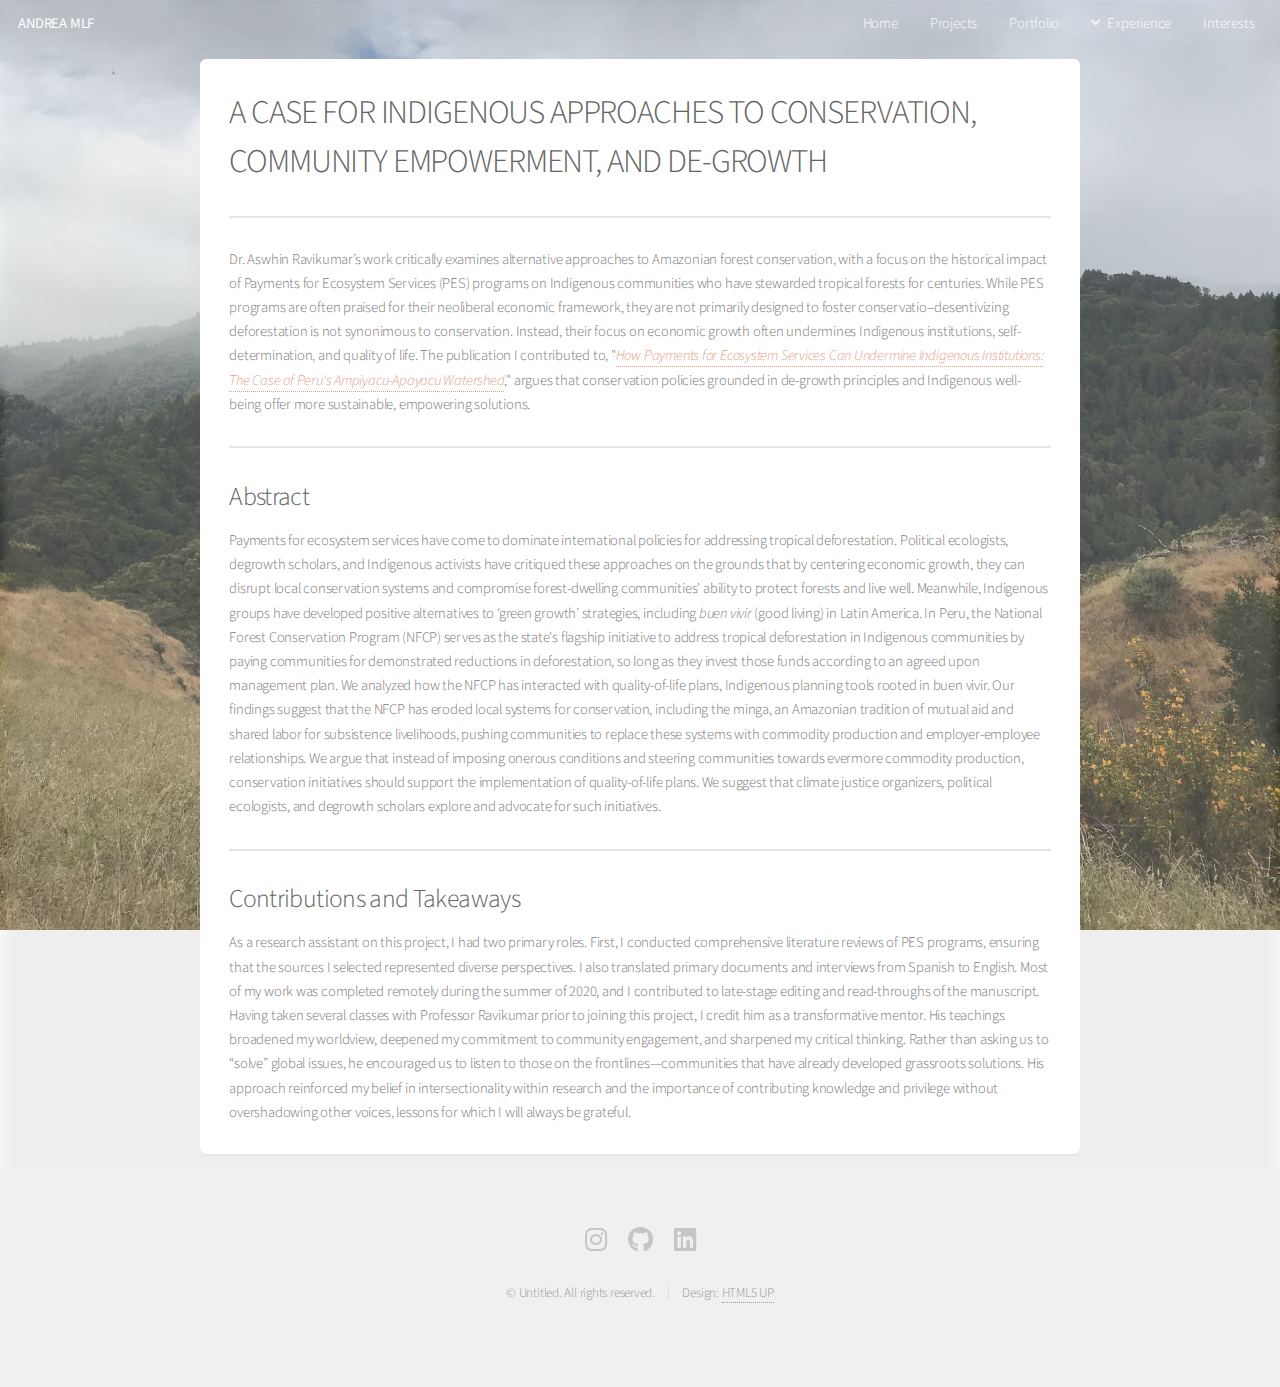
==== commit a2b3ad5e: "updates" ====
--- a/conservation.html
+++ b/conservation.html
@@ -40,7 +40,7 @@
 						
 						<hr />
 						
-						<p>Dr. Ravikumar’s work critically examines alternative approaches to Amazonian forest conservation, with a focus on the 
+						<p>Dr. Aswhin Ravikumar’s work critically examines alternative approaches to Amazonian forest conservation, with a focus on the 
 						historical impact of Payments for Ecosystem Services (PES) programs on Indigenous communities who have stewarded tropical 
 						forests for centuries. While PES programs are often praised for their neoliberal economic framework, they are not primarily 
 						designed to foster conservatio--desentivizing deforestation is not synonimous to conservation. Instead, their focus on 
--- a/assets/css/main.css
+++ b/assets/css/main.css
@@ -401,18 +401,6 @@
 		position: relative;
 	}
 	
-	body.conservation::before {
-		content: '';
-		position: fixed;
-		top: 0;
-		left: 0;
-		width: 100%;
-		height: 100vh;
-		background-color: none;
-		z-index: 0;
-		pointer-events: none;
-		}
-	
 		body.conservation #header {
 			background-color: transparent;
 			position: absolute;
@@ -427,6 +415,33 @@
 				}
 				
 			body.conservation #header a {
+				color: #fff;
+				}
+				
+	body.trophic {
+		background-image: url("images/calm_sea.JPEG");
+		background-attachment: fixed;
+		background-position: center;
+		background-repeat: no-repeat;
+		background-size: cover;
+		height: 100%;
+		position: relative;
+	}
+	
+		body.trophic #header {
+			background-color: transparent;
+			position: absolute;
+			top: 0;
+			left: 0;
+			width: 100%;
+			padding: 1em 0;
+			}
+			
+			body.trophic #header.alt {
+				border-bottom: none;
+				}
+				
+			body.trophic #header a {
 				color: #fff;
 				}
 
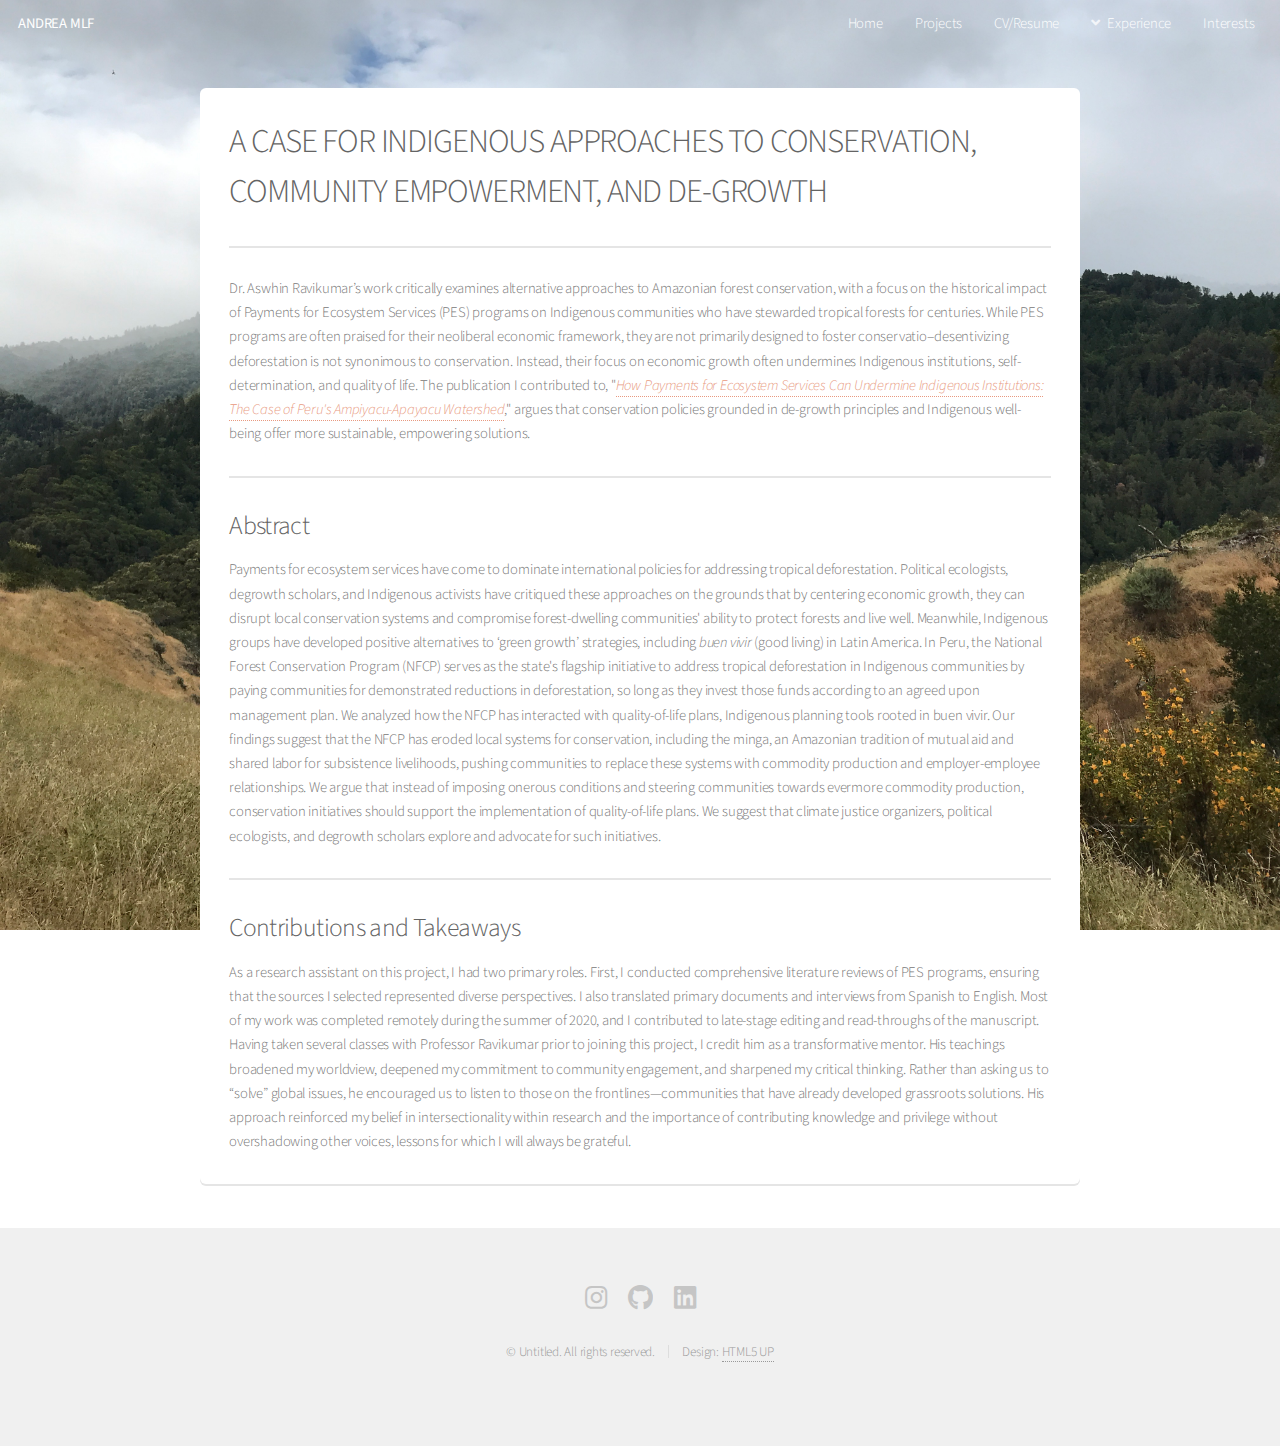
==== commit abd4d069: "updates" ====
--- a/conservation.html
+++ b/conservation.html
@@ -21,7 +21,7 @@
 						<ul>
 							<li><a href="index.html">Home</a></li>
 							<li><a href="projects.html">Projects</a></li>
-							<li><a href="portfolio.html">Portfolio</a></li>
+							<li><a href="portfolio.html">CV/Resume</a></li>
 							<li><a href="#" class="icon solid fa-angle-down">Experience</a>
 								<ul>
 									<li><a href="professional.html">Professional</a></li>
--- a/assets/css/main.css
+++ b/assets/css/main.css
@@ -112,17 +112,16 @@
 		background-size: cover;
 	}
 	
-		body::before {
+	body::before {
 		content: '';
 		position: absolute;
 		top: 0;
 		left: 0;
 		width: 100%;
 		height: 100%;
-		background-color: rgba(200, 200, 200, 0.3);
-		filter: blur(8px);
+		background-color: none;
 		z-index: -1;
-}
+		}
 	
 	body.projects {
 		background-image: url("images/seqi_sky.JPEG");
@@ -444,9 +443,125 @@
 			body.trophic #header a {
 				color: #fff;
 				}
-
-
-
+				
+	body.fire {
+		background-image: url("images/seqi.JPEG");
+		background-attachment: fixed;
+		background-position: center;
+		background-repeat: no-repeat;
+		background-size: cover;
+		height: 100%;
+		position: relative;
+	}
+	
+	body.fire::before {
+		content: '';
+		position: fixed;
+		top: 0;
+		left: 0;
+		width: 100%;
+		height: 100vh;
+		background-color: none;
+		z-index: 0;
+		pointer-events: none;
+		}
+	
+		body.fire #header {
+			background-color: transparent;
+			position: absolute;
+			top: 0;
+			left: 0;
+			width: 100%;
+			padding: 1em 0;
+			}
+			
+			body.fire #header.alt {
+				border-bottom: none;
+				}
+				
+			body.fire #header a {
+				color: #fff;
+				}
+				
+	body.underground {
+		background-image: url("images/inyo.JPEG");
+		background-attachment: fixed;
+		background-position: center;
+		background-repeat: no-repeat;
+		background-size: cover;
+		height: 100%;
+		position: relative;
+	}
+	
+	body.underground::before {
+		content: '';
+		position: fixed;
+		top: 0;
+		left: 0;
+		width: 100%;
+		height: 100vh;
+		background-color: none;
+		z-index: 0;
+		pointer-events: none;
+		}
+	
+		body.underground #header {
+			background-color: transparent;
+			position: absolute;
+			top: 0;
+			left: 0;
+			width: 100%;
+			padding: 1em 0;
+			}
+			
+			body.underground #header.alt {
+				border-bottom: none;
+				}
+				
+			body.underground #header a {
+				color: #fff;
+				}
+				
+	body.farm {
+		background-image: url("images/booknplow.JPEG");
+		background-attachment: fixed;
+		background-position: center;
+		background-repeat: no-repeat;
+		background-size: cover;
+		height: 100%;
+		position: relative;
+	}
+	
+	body.farm::before {
+		content: '';
+		position: fixed;
+		top: 0;
+		left: 0;
+		width: 100%;
+		height: 100vh;
+		background-color: none;
+		z-index: 0;
+		pointer-events: none;
+		}
+	
+		body.farm #header {
+			background-color: transparent;
+			position: absolute;
+			top: 0;
+			left: 0;
+			width: 100%;
+			padding: 1em 0;
+			}
+			
+			body.farm #header.alt {
+				border-bottom: none;
+				}
+				
+			body.farm #header a {
+				color: #fff;
+				}
+
+				
 	body, input, select, textarea {
 		color: #777;
 		font-family: "Source Sans Pro", sans-serif;
@@ -2799,6 +2914,17 @@
 			padding: 0 1.5em 1em 0;
 			top: 0.25em;
 		}
+		
+		.image.left.alt {
+			float: left;
+			padding: 0 1.5em 1em 0;
+			top: 0.25em;
+		}
+		
+			.image.left.alt img{
+				max-height: 25em;
+				width: auto;
+			}
 
 		.image.right {
 			float: right;
@@ -3515,7 +3641,7 @@
 	#banner {
 		background-attachment: fixed;
 		background-color: #666;
-		background-image: url("images/background2.jpg");
+		background-image: url("images/background1.JPEG");
 		background-position: center center;
 		background-repeat: no-repeat;
 		background-size: cover;
@@ -3553,7 +3679,7 @@
 	
 	#banner .content {
 		display: flex;
-		flex-direction: row;
+		flex-direction: column;
 		align-items: center;
 		justify-content: center;
 		max-width: 90%;
@@ -3570,11 +3696,13 @@
 			font-size: 3.5em;
 			line-height: 1em;
 			margin: 0;
+			text-align: center;
 		}
 		
 		#banner p {
 			font-size: 1.25em;
 			margin: 0;
+			text-align: center;
 		}
 		
 		.profile-image {
@@ -3697,7 +3825,7 @@
 					}
 					
 			#main .box.special .text-container p {
-				font-size: 1.25em;
+				font-size: 1.15em;
 				margin-bottom: 1.5em;
 				}
 				
@@ -3725,8 +3853,9 @@
 		#main .box {
 			display: block;
 			padding: 2em 2em;
-			margin: 0 auto;
+			margin: 2em 0;
 			max-width: 1200px;
+			overflow: hidden;
 			}
 			
 			#main .box p {
@@ -3811,7 +3940,7 @@
 		height: 35em; 
 		overflow: hidden;
 		margin: 0 auto;
-		padding: 2em 0;
+		padding: 1em 0;
 		}
 
 		.carousel-track {
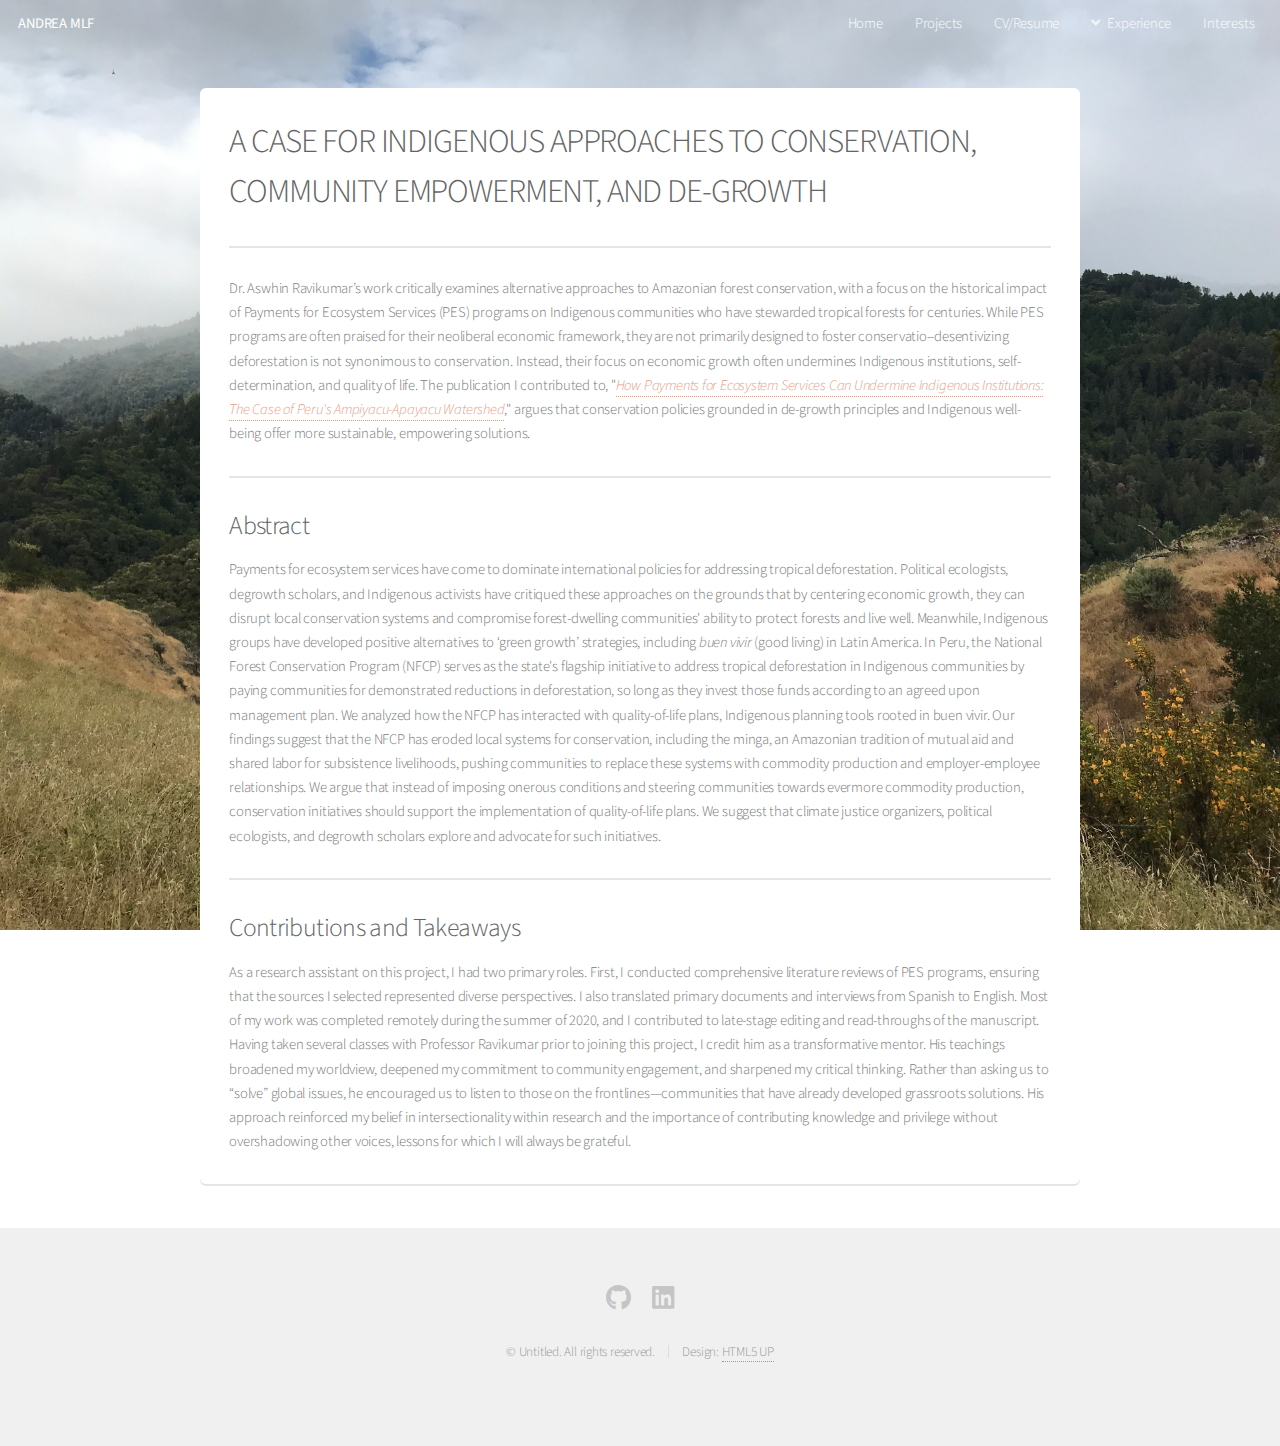
==== commit 2e78bb91: "update" ====
--- a/conservation.html
+++ b/conservation.html
@@ -86,7 +86,6 @@
 			<!-- Footer -->
 				<footer id="footer">
 					<ul class="icons">
-						<li><a href="https://www.instagram.com/andrea.ml.f/" class="icon brands fa-instagram"><span class="label">Instagram</span></a></li>
 						<li><a href="https://github.com/amunozledo" class="icon brands fa-github"><span class="label">Github</span></a></li>
 						<li><a href="https://www.linkedin.com/in/andrea-munoz-ledo-23092029b/" class="icon brands fa-linkedin"><span class="label">LinkedIn</span></a></li>
 					</ul>
--- a/assets/css/main.css
+++ b/assets/css/main.css
@@ -238,7 +238,7 @@
 				}
 	
 	body.outreach {
-		background-image: url("images/sierras2.JPEG");
+		background-image: url("images/kings_canyon.JPEG");
 		background-attachment: fixed;
 		background-position: center;
 		background-repeat: no-repeat;
@@ -3983,7 +3983,8 @@
 
 	@media screen and (max-width: 980px) {
 		.carousel-track img {
-			max-width: 100px;
+			width: 100%;
+			height: auto;
 			}
 	}
 
